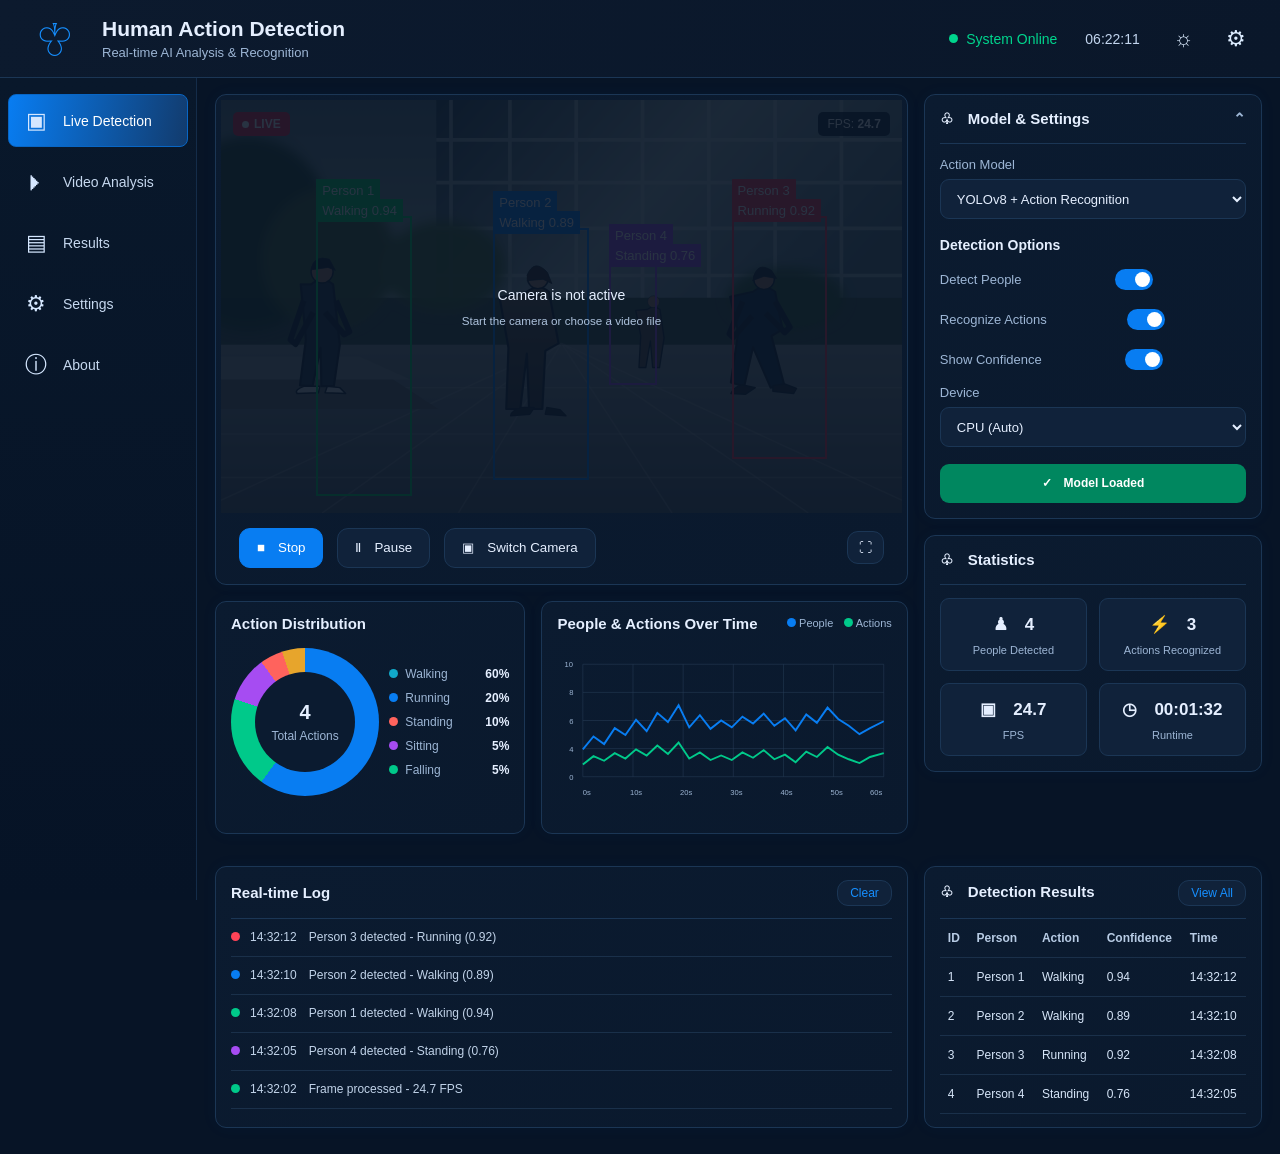
==== Action-Recognition-UI/index.html @ e0a31fb0 "Add standalone action recognition UI and visual QA workflow" ====
<!doctype html>
<html lang="en" data-theme="dark">
<head>
<meta charset="utf-8"><meta name="viewport" content="width=device-width,initial-scale=1">
<meta name="theme-color" content="#081426"><title>Human Action Detection</title>
<link rel="stylesheet" href="styles.css">
</head>
<body>
<header class="topbar">
  <div class="brand-icon" aria-hidden="true">♧</div>
  <div class="brand"><h1>Human Action Detection</h1><p>Real-time AI Analysis &amp; Recognition</p></div>
  <div class="top-spacer"></div><div class="online"><i></i>System Online</div><time id="clock">14:32:18</time>
  <button class="icon-btn" id="themeToggle" aria-label="Toggle theme">☼</button><button class="icon-btn gear" aria-label="Settings">⚙</button>
  <button class="icon-btn mobile-menu" id="mobileMenu" aria-label="Open menu">☰</button>
</header>
<aside class="sidebar" id="sidebar">
<nav>
<button class="nav active" data-nav="Live Detection"><span>▣</span>Live Detection</button>
<button class="nav" data-nav="Video Analysis"><span>⏵</span>Video Analysis</button>
<button class="nav" data-nav="Results"><span>▤</span>Results</button>
<button class="nav" data-nav="Settings"><span>⚙</span>Settings</button>
<button class="nav" data-nav="About"><span>ⓘ</span>About</button>
</nav>
</aside>
<main class="main">
<div class="layout">
<section class="center">
<section class="panel video-panel">
 <div class="video" id="videoFrame">
  <img id="previewImage" src="../Portfolio/Human-Action-Detection/src/assets/campus_scene.svg" alt="Example live detection scene">
  <video id="cameraVideo" autoplay muted playsinline hidden></video>
  <div class="live"><i></i>LIVE</div><div class="fps">FPS: <b id="fpsValue">24.7</b></div>
  <div class="person p1"><b>Person 1</b><span>Walking 0.94</span></div><div class="person p2"><b>Person 2</b><span>Walking 0.89</span></div><div class="person p3"><b>Person 3</b><span>Running 0.92</span></div><div class="person p4"><b>Person 4</b><span>Standing 0.76</span></div>
  <div class="empty" id="empty" hidden>Camera is not active<br><small>Start the camera or choose a video file</small></div>
 </div>
 <div class="video-controls">
  <div><button class="primary" id="stopBtn">■　Stop</button><button id="pauseBtn">Ⅱ　Pause</button><button id="cameraBtn">▣　Switch Camera</button><input type="file" id="videoUpload" accept="video/*" hidden></div><button id="fullscreenBtn" class="square">⛶</button>
 </div>
</section>
<div class="charts">
<section class="panel chart"><h2>Action Distribution</h2><div class="distribution"><div class="donut"><div><b id="totalActions">5</b><span>Total Actions</span></div></div><ul><li><i class="cyan"></i>Walking <b>60%</b></li><li><i class="blue"></i>Running <b>20%</b></li><li><i class="coral"></i>Standing <b>10%</b></li><li><i class="purple"></i>Sitting <b>5%</b></li><li><i class="green"></i>Falling <b>5%</b></li></ul></div></section>
<section class="panel chart timeline"><h2>People &amp; Actions Over Time <small><i class="blue"></i> People　<i class="green"></i> Actions</small></h2><svg viewBox="0 0 440 205" role="img" aria-label="People and actions over time"><g class="gridlines"><path d="M34 16H430M34 53H430M34 90H430M34 127H430M34 164H430M34 16V164M100 16V164M166 16V164M232 16V164M298 16V164M364 16V164M430 16V164"/></g><g class="axis"><text x="10" y="20">10</text><text x="16" y="57">8</text><text x="16" y="94">6</text><text x="16" y="131">4</text><text x="16" y="168">0</text><text x="34" y="188">0s</text><text x="96" y="188">10s</text><text x="162" y="188">20s</text><text x="228" y="188">30s</text><text x="294" y="188">40s</text><text x="360" y="188">50s</text><text x="412" y="188">60s</text></g><path class="blue-line" d="M34 128 48 111 62 121 76 100 90 109 104 89 118 104 132 80 146 92 160 70 174 99 188 83 202 101 216 90 230 99 244 85 258 94 272 81 286 97 300 87 314 103 328 82 342 93 356 73 370 88 384 97 398 108 412 100 430 91"/><path class="green-line" d="M34 148 48 137 62 143 76 133 90 140 104 128 118 136 132 123 146 134 160 119 174 140 188 132 202 142 216 136 230 142 244 132 258 139 272 129 286 141 300 135 314 145 328 131 342 138 356 125 370 135 384 141 398 146 412 138 430 133"/></svg></section>
</div>
</section>
<aside class="right">
<section class="panel settings"><h2>♧　Model &amp; Settings <span>⌃</span></h2><label>Action Model</label><select id="modelSelect"><option>YOLOv8 + Action Recognition</option><option>YOLO Pose + ST-GCN++</option><option>Custom Action Model</option></select><h3>Detection Options</h3><label class="switch">Detect People <input type="checkbox" checked data-setting="detectPeople"><i></i></label><label class="switch">Recognize Actions <input type="checkbox" checked data-setting="recognizeActions"><i></i></label><label class="switch">Show Confidence <input type="checkbox" checked data-setting="showConfidence"><i></i></label><label>Device</label><select id="deviceSelect"><option>CPU (Auto)</option><option>CUDA</option></select><div class="loaded">✓　Model Loaded</div></section>
<section class="panel stats"><h2>♧　Statistics</h2><div class="stat-grid"><div><b>♟　<span id="peopleCount">4</span></b><small>People Detected</small></div><div><b>⚡　<span id="actionCount">5</span></b><small>Actions Recognized</small></div><div><b>▣　<span id="statFps">24.7</span></b><small>FPS</small></div><div><b>◷　00:01:32</b><small>Runtime</small></div></div></section>
</aside>
<section class="panel log"><h2>Real-time Log <button id="clearLog">Clear</button></h2><div id="logList"><p><i class="red"></i>14:32:12　Person 3 detected - Running (0.92)</p><p><i class="blue"></i>14:32:10　Person 2 detected - Walking (0.89)</p><p><i class="green"></i>14:32:08　Person 1 detected - Walking (0.94)</p><p><i class="purple"></i>14:32:05　Person 4 detected - Standing (0.76)</p><p><i class="green"></i>14:32:02　Frame processed - 24.7 FPS</p></div></section>
<section class="panel results"><h2>♧　Detection Results <button id="viewAll">View All</button></h2><div class="table-wrap"><table><thead><tr><th>ID</th><th>Person</th><th>Action</th><th>Confidence</th><th>Time</th></tr></thead><tbody id="resultsBody"><tr><td>1</td><td>🟢 Person 1</td><td>Walking</td><td>0.94</td><td>14:32:12</td></tr><tr><td>2</td><td>🔵 Person 2</td><td>Walking</td><td>0.89</td><td>14:32:10</td></tr><tr><td>3</td><td>🔴 Person 3</td><td>Running</td><td>0.92</td><td>14:32:08</td></tr><tr><td>4</td><td>🟣 Person 4</td><td>Standing</td><td>0.76</td><td>14:32:05</td></tr></tbody></table></div></section>
</div>
</main>
<script src="app.js"></script>
</body></html>
---- Action-Recognition-UI/styles.css ----
:root{font-family:Inter,"Segoe UI",Arial,sans-serif;color-scheme:dark;--bg:#071426;--side:#08172a;--panel:#0b1b30;--panel2:#10223a;--border:#1b3655;--text:#e5efff;--muted:#9db6d5;--blue:#087df2;--cyan:#11a9c9;--green:#00c98a;--red:#ff4357;--purple:#a64cf2;--shadow:0 0 18px #0787ff0a}*{box-sizing:border-box}body{margin:0;background:var(--bg);color:var(--text);font-size:14px}.topbar{height:78px;position:fixed;z-index:5;inset:0 0 auto;display:flex;align-items:center;padding:0 28px;gap:20px;background:linear-gradient(110deg,#0c1a2e,#0a172a);border-bottom:1px solid var(--border)}.brand-icon{width:54px;height:54px;color:#168fff;font-size:45px;display:grid;place-items:center;transform:rotate(180deg)}.brand h1{font-size:21px;margin:0 0 4px;font-weight:700}.brand p{margin:0;color:var(--muted);font-size:13px}.top-spacer{flex:1}.online{color:#00d58d;display:flex;align-items:center;gap:8px}.online i,.live i{width:9px;height:9px;border-radius:50%;background:#00d58d;display:inline-block}.topbar time{color:#c2d5ee;font-variant-numeric:tabular-nums;margin:0 8px}.icon-btn{border:0;background:transparent;color:#dcecff;font-size:22px;cursor:pointer}.mobile-menu{display:none}.sidebar{position:fixed;top:78px;bottom:0;left:0;width:197px;background:linear-gradient(180deg,#09182b,#061326);border-right:1px solid #142c49;padding:16px 8px;z-index:4}.sidebar nav{display:grid;gap:8px}.nav{height:53px;border:1px solid transparent;border-radius:8px;background:transparent;color:#c6d8ef;text-align:left;padding:0 16px;display:flex;align-items:center;gap:16px;font-size:14px;cursor:pointer}.nav span{font-size:22px;width:22px;color:#d5e7ff;text-align:center}.nav.active{background:linear-gradient(100deg,#087df2,#123b6d);border-color:#0866c5;color:#fff}.main{margin-left:197px;padding:94px 18px 26px;min-height:100vh}.layout{display:grid;grid-template-columns:minmax(0,1.68fr) minmax(300px,.82fr);gap:16px}.center{min-width:0}.panel{background:linear-gradient(145deg,var(--panel),#0a192d);border:1px solid var(--border);border-radius:11px;box-shadow:var(--shadow)}.video-panel{padding:5px 5px 16px}.video{height:auto;aspect-ratio:1.65;position:relative;overflow:hidden;background:#172b40}.video>img,.video>video{width:100%;height:100%;object-fit:cover;display:block}.live,.fps{position:absolute;top:12px;padding:5px 9px;border-radius:5px;background:#061426d9;color:#fff;font-size:12px}.live{left:12px;background:#f02643;font-weight:700}.live i{background:white;margin-right:5px;width:7px;height:7px}.fps{right:12px}.person{position:absolute;border:2px solid var(--person);width:14%;height:54%;top:28%;left:14%;color:#fff}.person b,.person span{position:absolute;left:-2px;top:-39px;white-space:nowrap;background:var(--person);padding:4px 6px;font-weight:500;font-size:13px}.person span{top:-19px}.p1{--person:#00d75b;left:14%;top:28%;height:68%}.p2{--person:#087df2;left:40%;top:31%;height:61%}.p3{--person:#ff344e;left:75%;top:28%;height:59%}.p4{--person:#a94ce9;left:57%;top:39%;width:7%;height:30%}.video-controls{display:flex;justify-content:space-between;align-items:center;padding:15px 18px 0}.video-controls>div{display:flex;gap:14px}.video-controls button,.log button,.results button{border:1px solid var(--border);border-radius:11px;background:var(--panel2);color:var(--text);padding:10px 17px;cursor:pointer}.video-controls .primary{background:#087df2;border-color:#087df2;color:white}.video-controls .square{padding:8px 11px}.charts{display:grid;grid-template-columns:1fr 1.18fr;gap:16px;margin-top:16px}.chart{padding:13px 15px 10px;min-width:0}.panel h2{font-size:15px;margin:0;font-weight:650}.distribution{display:flex;align-items:center;justify-content:space-around;gap:10px;min-height:180px}.donut{width:148px;height:148px;flex:0 0 148px;border-radius:50%;background:conic-gradient(#087df2 0 60%,#00c98a 60% 80%,#a64cf2 80% 90%,#ff635d 90% 95%,#e7a52c 95%)}.donut>div{margin:24px;width:100px;height:100px;background:var(--panel);border-radius:50%;display:flex;align-items:center;justify-content:center;flex-direction:column}.donut b{font-size:20px}.donut span{font-size:12px;color:var(--muted);margin-top:5px}.distribution ul{padding:0;margin:0;list-style:none;min-width:120px;color:var(--muted);font-size:12px}.distribution li{display:flex;align-items:center;gap:7px;margin:10px 0;white-space:nowrap}.distribution li b{margin-left:auto;color:var(--text)}.distribution li i,.chart h2 small i{width:9px;height:9px;border-radius:50%;display:inline-block}.cyan{background:#11a9c9}.blue{background:#087df2}.coral{background:#ff635d}.purple{background:#a64cf2}.green{background:#00c98a}.red{background:#ff4357}.timeline h2{display:flex;justify-content:space-between;align-items:center}.timeline h2 small{font-size:11px;color:var(--muted);font-weight:400}.timeline svg{width:100%;height:180px;margin-top:8px}.gridlines path{stroke:#29405b;stroke-width:1;fill:none;opacity:.65}.axis{fill:#9cb4d2;font-size:10px}.blue-line,.green-line{fill:none;stroke-width:2.5}.blue-line{stroke:#087df2}.green-line{stroke:#00c98a}.right{display:grid;align-content:start;gap:16px}.settings,.stats{padding:15px}.settings h2,.stats h2{border-bottom:1px solid var(--border);padding-bottom:14px;margin-bottom:13px}.settings h2 span{float:right;color:var(--muted)}.settings label{display:block;color:var(--muted);font-size:13px;margin:12px 0 7px}.settings select{width:100%;height:40px;background:var(--panel2);border:1px solid var(--border);border-radius:9px;color:var(--text);padding:0 12px;font-size:13px}.settings h3{font-size:14px;margin:18px 0 9px}.switch{display:flex!important;justify-content:space-between;align-items:center;height:28px}.switch input{appearance:none;width:38px;height:21px;background:#43556b;border-radius:20px;position:relative;margin:0;cursor:pointer}.switch input:checked{background:#087df2}.switch input:after{content:"";position:absolute;width:15px;height:15px;left:3px;top:3px;background:white;border-radius:50%;transition:.15s}.switch input:checked:after{left:20px}.loaded{margin-top:17px;text-align:center;padding:11px;background:#00875f;border-radius:9px;color:white;font-weight:600;font-size:12px}.stat-grid{display:grid;grid-template-columns:1fr 1fr;gap:12px}.stat-grid>div{background:var(--panel2);border:1px solid var(--border);border-radius:9px;padding:14px 10px;text-align:center}.stat-grid b{display:block;font-size:17px}.stat-grid small{display:block;color:var(--muted);font-size:11px;margin-top:8px}.log,.results{margin-top:16px;padding:13px 15px;min-width:0}.log{grid-column:1}.results{grid-column:2}.log h2,.results h2{display:flex;justify-content:space-between;align-items:center;border-bottom:1px solid var(--border);padding-bottom:12px}.log button,.results button{font-size:12px;padding:5px 12px;color:#168fff}.log p{padding:10px 0;margin:0;border-bottom:1px solid #1a304a;color:#c1d3e9;font-size:12px}.log p i{width:9px;height:9px;border-radius:50%;display:inline-block;margin-right:10px}.table-wrap{overflow-x:auto}table{border-collapse:collapse;width:100%;font-size:12px;white-space:nowrap}th,td{text-align:left;padding:12px 8px;border-bottom:1px solid #1a304a}th{color:#b8cce5;font-weight:600}td{color:#d6e5f8}.empty{position:absolute;inset:0;display:grid;place-content:center;text-align:center;background:#071426dd;line-height:2}.empty small{color:#adc2dc}button:focus-visible,select:focus-visible{outline:2px solid #24a0ff;outline-offset:2px}html[data-theme=light]{color-scheme:light;--bg:#edf3fa;--side:#f5f8fc;--panel:#fff;--panel2:#f0f5fb;--border:#d3dfed;--text:#19314d;--muted:#607995;--shadow:0 3px 16px #234a7210}html[data-theme=light] .topbar{background:#fff}html[data-theme=light] .sidebar{background:#f5f8fc}html[data-theme=light] .main{background:#edf3fa}html[data-theme=light] .panel{background:linear-gradient(145deg,#fff,#f8fbff)}html[data-theme=light] .nav{color:#405a76}html[data-theme=light] .nav span{color:#58718d}html[data-theme=light] .video-controls button:not(.primary){color:#24415f}html[data-theme=light] .donut>div{background:#fff}html[data-theme=light] th,html[data-theme=light] td{border-color:#e2eaf3}html[data-theme=light] .log p{border-color:#e2eaf3;color:#405a76}@media(max-width:1050px){.layout{grid-template-columns:minmax(0,1fr) 290px}.charts{grid-template-columns:1fr}.distribution{min-height:160px}.timeline svg{height:165px}}@media(max-width:760px){.topbar{height:66px;padding:0 12px;gap:10px}.brand-icon{width:36px;height:40px;font-size:34px}.brand h1{font-size:16px}.brand p{font-size:10px}.online,.topbar time,.gear{display:none}.mobile-menu{display:block}.sidebar{top:66px;left:-210px;width:200px;transition:left .2s;box-shadow:10px 0 30px #0003}.sidebar.open{left:0}.main{margin:0;padding:78px 10px 18px}.layout{display:flex;flex-direction:column;gap:12px}.center,.right{width:100%}.video-panel{padding:4px 4px 10px}.video{aspect-ratio:1.25}.video-controls{padding:10px 5px 0;gap:6px}.video-controls>div{gap:5px;flex-wrap:wrap}.video-controls button{font-size:11px;padding:9px 9px}.charts{grid-template-columns:1fr;gap:12px;margin-top:12px}.chart{padding:12px}.distribution{min-height:160px}.right{gap:12px}.settings,.stats{padding:13px}.log,.results{margin-top:12px;padding:12px;grid-column:auto}.timeline svg{height:170px}.stat-grid{gap:8px}.stat-grid>div{padding:12px 6px}.person b,.person span{font-size:10px}.person b{top:-30px}.person span{top:-13px}.p4{display:none}}@media(max-width:390px){.brand h1{font-size:14px}.video{aspect-ratio:1.12}.video-controls button{padding:8px 7px}.distribution{gap:4px}.donut{width:126px;height:126px;flex-basis:126px}.donut>div{width:86px;height:86px;margin:20px}.distribution ul{font-size:11px;min-width:105px}.stat-grid b{font-size:15px}}
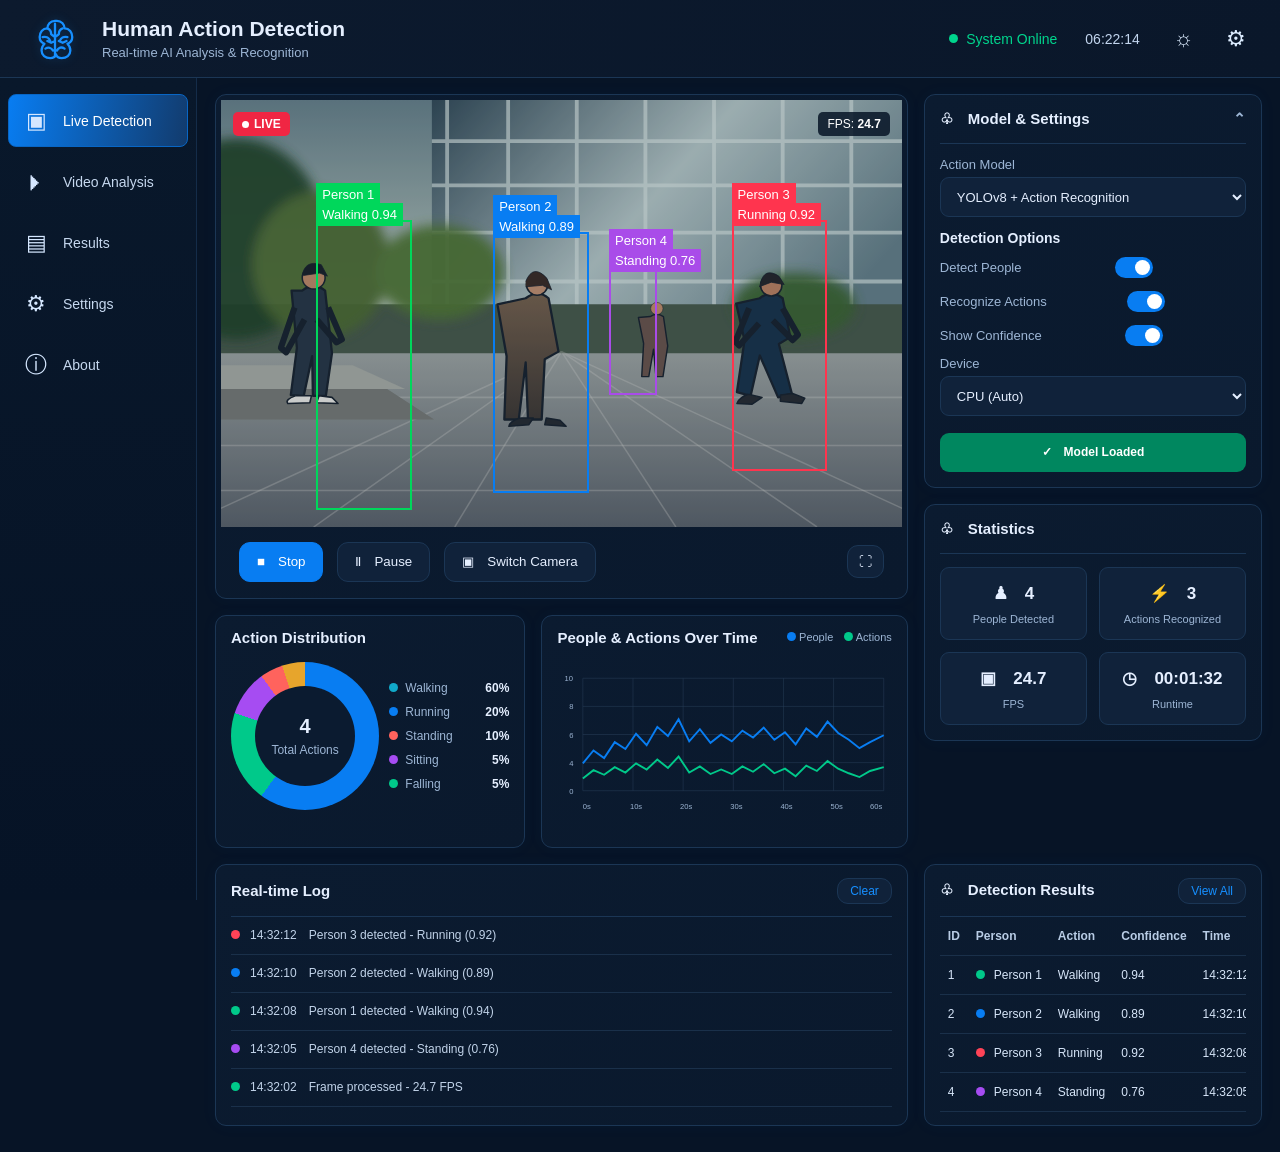
==== commit 48818e20: "Refine action dashboard layout and visual details" ====
--- a/Action-Recognition-UI/index.html
+++ b/Action-Recognition-UI/index.html
@@ -7,7 +7,7 @@
 </head>
 <body>
 <header class="topbar">
-  <div class="brand-icon" aria-hidden="true">♧</div>
+  <div class="brand-icon" aria-hidden="true"><svg viewBox="0 0 48 48"><path d="M24 5c-5 0-8 4-8 8-5 0-8 4-8 9 0 3 2 6 5 7-2 2-3 4-3 7 0 5 4 8 9 8 3 0 5-1 6-4 1 3 3 4 6 4 5 0 9-3 9-8 0-3-1-5-3-7 3-1 5-4 5-7 0-5-3-9-8-9 0-4-3-8-8-8Z"/><path d="M24 8v34M16 13c3 1 4 3 4 6m-9 3c4-1 7 1 8 4m-5 8c3-2 6-1 8 2m10-23c-3 1-4 3-4 6m9 3c-4-1-7 1-8 4m5 8c-3-2-6-1-8 2M20 19l4 3 4-3m-12 7 4 2 4-2m4 0 4 2 4-2"/></svg></div>
   <div class="brand"><h1>Human Action Detection</h1><p>Real-time AI Analysis &amp; Recognition</p></div>
   <div class="top-spacer"></div><div class="online"><i></i>System Online</div><time id="clock">14:32:18</time>
   <button class="icon-btn" id="themeToggle" aria-label="Toggle theme">☼</button><button class="icon-btn gear" aria-label="Settings">⚙</button>
--- a/Action-Recognition-UI/styles.css
+++ b/Action-Recognition-UI/styles.css
@@ -1 +1 @@
-:root{font-family:Inter,"Segoe UI",Arial,sans-serif;color-scheme:dark;--bg:#071426;--side:#08172a;--panel:#0b1b30;--panel2:#10223a;--border:#1b3655;--text:#e5efff;--muted:#9db6d5;--blue:#087df2;--cyan:#11a9c9;--green:#00c98a;--red:#ff4357;--purple:#a64cf2;--shadow:0 0 18px #0787ff0a}*{box-sizing:border-box}body{margin:0;background:var(--bg);color:var(--text);font-size:14px}.topbar{height:78px;position:fixed;z-index:5;inset:0 0 auto;display:flex;align-items:center;padding:0 28px;gap:20px;background:linear-gradient(110deg,#0c1a2e,#0a172a);border-bottom:1px solid var(--border)}.brand-icon{width:54px;height:54px;color:#168fff;font-size:45px;display:grid;place-items:center;transform:rotate(180deg)}.brand h1{font-size:21px;margin:0 0 4px;font-weight:700}.brand p{margin:0;color:var(--muted);font-size:13px}.top-spacer{flex:1}.online{color:#00d58d;display:flex;align-items:center;gap:8px}.online i,.live i{width:9px;height:9px;border-radius:50%;background:#00d58d;display:inline-block}.topbar time{color:#c2d5ee;font-variant-numeric:tabular-nums;margin:0 8px}.icon-btn{border:0;background:transparent;color:#dcecff;font-size:22px;cursor:pointer}.mobile-menu{display:none}.sidebar{position:fixed;top:78px;bottom:0;left:0;width:197px;background:linear-gradient(180deg,#09182b,#061326);border-right:1px solid #142c49;padding:16px 8px;z-index:4}.sidebar nav{display:grid;gap:8px}.nav{height:53px;border:1px solid transparent;border-radius:8px;background:transparent;color:#c6d8ef;text-align:left;padding:0 16px;display:flex;align-items:center;gap:16px;font-size:14px;cursor:pointer}.nav span{font-size:22px;width:22px;color:#d5e7ff;text-align:center}.nav.active{background:linear-gradient(100deg,#087df2,#123b6d);border-color:#0866c5;color:#fff}.main{margin-left:197px;padding:94px 18px 26px;min-height:100vh}.layout{display:grid;grid-template-columns:minmax(0,1.68fr) minmax(300px,.82fr);gap:16px}.center{min-width:0}.panel{background:linear-gradient(145deg,var(--panel),#0a192d);border:1px solid var(--border);border-radius:11px;box-shadow:var(--shadow)}.video-panel{padding:5px 5px 16px}.video{height:auto;aspect-ratio:1.65;position:relative;overflow:hidden;background:#172b40}.video>img,.video>video{width:100%;height:100%;object-fit:cover;display:block}.live,.fps{position:absolute;top:12px;padding:5px 9px;border-radius:5px;background:#061426d9;color:#fff;font-size:12px}.live{left:12px;background:#f02643;font-weight:700}.live i{background:white;margin-right:5px;width:7px;height:7px}.fps{right:12px}.person{position:absolute;border:2px solid var(--person);width:14%;height:54%;top:28%;left:14%;color:#fff}.person b,.person span{position:absolute;left:-2px;top:-39px;white-space:nowrap;background:var(--person);padding:4px 6px;font-weight:500;font-size:13px}.person span{top:-19px}.p1{--person:#00d75b;left:14%;top:28%;height:68%}.p2{--person:#087df2;left:40%;top:31%;height:61%}.p3{--person:#ff344e;left:75%;top:28%;height:59%}.p4{--person:#a94ce9;left:57%;top:39%;width:7%;height:30%}.video-controls{display:flex;justify-content:space-between;align-items:center;padding:15px 18px 0}.video-controls>div{display:flex;gap:14px}.video-controls button,.log button,.results button{border:1px solid var(--border);border-radius:11px;background:var(--panel2);color:var(--text);padding:10px 17px;cursor:pointer}.video-controls .primary{background:#087df2;border-color:#087df2;color:white}.video-controls .square{padding:8px 11px}.charts{display:grid;grid-template-columns:1fr 1.18fr;gap:16px;margin-top:16px}.chart{padding:13px 15px 10px;min-width:0}.panel h2{font-size:15px;margin:0;font-weight:650}.distribution{display:flex;align-items:center;justify-content:space-around;gap:10px;min-height:180px}.donut{width:148px;height:148px;flex:0 0 148px;border-radius:50%;background:conic-gradient(#087df2 0 60%,#00c98a 60% 80%,#a64cf2 80% 90%,#ff635d 90% 95%,#e7a52c 95%)}.donut>div{margin:24px;width:100px;height:100px;background:var(--panel);border-radius:50%;display:flex;align-items:center;justify-content:center;flex-direction:column}.donut b{font-size:20px}.donut span{font-size:12px;color:var(--muted);margin-top:5px}.distribution ul{padding:0;margin:0;list-style:none;min-width:120px;color:var(--muted);font-size:12px}.distribution li{display:flex;align-items:center;gap:7px;margin:10px 0;white-space:nowrap}.distribution li b{margin-left:auto;color:var(--text)}.distribution li i,.chart h2 small i{width:9px;height:9px;border-radius:50%;display:inline-block}.cyan{background:#11a9c9}.blue{background:#087df2}.coral{background:#ff635d}.purple{background:#a64cf2}.green{background:#00c98a}.red{background:#ff4357}.timeline h2{display:flex;justify-content:space-between;align-items:center}.timeline h2 small{font-size:11px;color:var(--muted);font-weight:400}.timeline svg{width:100%;height:180px;margin-top:8px}.gridlines path{stroke:#29405b;stroke-width:1;fill:none;opacity:.65}.axis{fill:#9cb4d2;font-size:10px}.blue-line,.green-line{fill:none;stroke-width:2.5}.blue-line{stroke:#087df2}.green-line{stroke:#00c98a}.right{display:grid;align-content:start;gap:16px}.settings,.stats{padding:15px}.settings h2,.stats h2{border-bottom:1px solid var(--border);padding-bottom:14px;margin-bottom:13px}.settings h2 span{float:right;color:var(--muted)}.settings label{display:block;color:var(--muted);font-size:13px;margin:12px 0 7px}.settings select{width:100%;height:40px;background:var(--panel2);border:1px solid var(--border);border-radius:9px;color:var(--text);padding:0 12px;font-size:13px}.settings h3{font-size:14px;margin:18px 0 9px}.switch{display:flex!important;justify-content:space-between;align-items:center;height:28px}.switch input{appearance:none;width:38px;height:21px;background:#43556b;border-radius:20px;position:relative;margin:0;cursor:pointer}.switch input:checked{background:#087df2}.switch input:after{content:"";position:absolute;width:15px;height:15px;left:3px;top:3px;background:white;border-radius:50%;transition:.15s}.switch input:checked:after{left:20px}.loaded{margin-top:17px;text-align:center;padding:11px;background:#00875f;border-radius:9px;color:white;font-weight:600;font-size:12px}.stat-grid{display:grid;grid-template-columns:1fr 1fr;gap:12px}.stat-grid>div{background:var(--panel2);border:1px solid var(--border);border-radius:9px;padding:14px 10px;text-align:center}.stat-grid b{display:block;font-size:17px}.stat-grid small{display:block;color:var(--muted);font-size:11px;margin-top:8px}.log,.results{margin-top:16px;padding:13px 15px;min-width:0}.log{grid-column:1}.results{grid-column:2}.log h2,.results h2{display:flex;justify-content:space-between;align-items:center;border-bottom:1px solid var(--border);padding-bottom:12px}.log button,.results button{font-size:12px;padding:5px 12px;color:#168fff}.log p{padding:10px 0;margin:0;border-bottom:1px solid #1a304a;color:#c1d3e9;font-size:12px}.log p i{width:9px;height:9px;border-radius:50%;display:inline-block;margin-right:10px}.table-wrap{overflow-x:auto}table{border-collapse:collapse;width:100%;font-size:12px;white-space:nowrap}th,td{text-align:left;padding:12px 8px;border-bottom:1px solid #1a304a}th{color:#b8cce5;font-weight:600}td{color:#d6e5f8}.empty{position:absolute;inset:0;display:grid;place-content:center;text-align:center;background:#071426dd;line-height:2}.empty small{color:#adc2dc}button:focus-visible,select:focus-visible{outline:2px solid #24a0ff;outline-offset:2px}html[data-theme=light]{color-scheme:light;--bg:#edf3fa;--side:#f5f8fc;--panel:#fff;--panel2:#f0f5fb;--border:#d3dfed;--text:#19314d;--muted:#607995;--shadow:0 3px 16px #234a7210}html[data-theme=light] .topbar{background:#fff}html[data-theme=light] .sidebar{background:#f5f8fc}html[data-theme=light] .main{background:#edf3fa}html[data-theme=light] .panel{background:linear-gradient(145deg,#fff,#f8fbff)}html[data-theme=light] .nav{color:#405a76}html[data-theme=light] .nav span{color:#58718d}html[data-theme=light] .video-controls button:not(.primary){color:#24415f}html[data-theme=light] .donut>div{background:#fff}html[data-theme=light] th,html[data-theme=light] td{border-color:#e2eaf3}html[data-theme=light] .log p{border-color:#e2eaf3;color:#405a76}@media(max-width:1050px){.layout{grid-template-columns:minmax(0,1fr) 290px}.charts{grid-template-columns:1fr}.distribution{min-height:160px}.timeline svg{height:165px}}@media(max-width:760px){.topbar{height:66px;padding:0 12px;gap:10px}.brand-icon{width:36px;height:40px;font-size:34px}.brand h1{font-size:16px}.brand p{font-size:10px}.online,.topbar time,.gear{display:none}.mobile-menu{display:block}.sidebar{top:66px;left:-210px;width:200px;transition:left .2s;box-shadow:10px 0 30px #0003}.sidebar.open{left:0}.main{margin:0;padding:78px 10px 18px}.layout{display:flex;flex-direction:column;gap:12px}.center,.right{width:100%}.video-panel{padding:4px 4px 10px}.video{aspect-ratio:1.25}.video-controls{padding:10px 5px 0;gap:6px}.video-controls>div{gap:5px;flex-wrap:wrap}.video-controls button{font-size:11px;padding:9px 9px}.charts{grid-template-columns:1fr;gap:12px;margin-top:12px}.chart{padding:12px}.distribution{min-height:160px}.right{gap:12px}.settings,.stats{padding:13px}.log,.results{margin-top:12px;padding:12px;grid-column:auto}.timeline svg{height:170px}.stat-grid{gap:8px}.stat-grid>div{padding:12px 6px}.person b,.person span{font-size:10px}.person b{top:-30px}.person span{top:-13px}.p4{display:none}}@media(max-width:390px){.brand h1{font-size:14px}.video{aspect-ratio:1.12}.video-controls button{padding:8px 7px}.distribution{gap:4px}.donut{width:126px;height:126px;flex-basis:126px}.donut>div{width:86px;height:86px;margin:20px}.distribution ul{font-size:11px;min-width:105px}.stat-grid b{font-size:15px}}+:root{font-family:Inter,"Segoe UI",Arial,sans-serif;color-scheme:dark;--bg:#071426;--side:#08172a;--panel:#0b1b30;--panel2:#10223a;--border:#1b3655;--text:#e5efff;--muted:#9db6d5;--blue:#087df2;--cyan:#11a9c9;--green:#00c98a;--red:#ff4357;--purple:#a64cf2;--shadow:0 0 18px #0787ff0a}*{box-sizing:border-box}body{margin:0;background:var(--bg);color:var(--text);font-size:14px}.topbar{height:78px;position:fixed;z-index:5;inset:0 0 auto;display:flex;align-items:center;padding:0 28px;gap:20px;background:linear-gradient(110deg,#0c1a2e,#0a172a);border-bottom:1px solid var(--border)}.brand-icon{width:54px;height:54px;color:#168fff;display:grid;place-items:center}.brand-icon svg{width:46px;height:46px;fill:none;stroke:currentColor;stroke-width:2.4;stroke-linecap:round;stroke-linejoin:round;filter:drop-shadow(0 0 5px #168fff33)}.brand h1{font-size:21px;margin:0 0 4px;font-weight:700}.brand p{margin:0;color:var(--muted);font-size:13px}.top-spacer{flex:1}.online{color:#00d58d;display:flex;align-items:center;gap:8px}.online i,.live i{width:9px;height:9px;border-radius:50%;background:#00d58d;display:inline-block}.topbar time{color:#c2d5ee;font-variant-numeric:tabular-nums;margin:0 8px}.icon-btn{border:0;background:transparent;color:#dcecff;font-size:22px;cursor:pointer}.mobile-menu{display:none}.sidebar{position:fixed;top:78px;bottom:0;left:0;width:197px;background:linear-gradient(180deg,#09182b,#061326);border-right:1px solid #142c49;padding:16px 8px;z-index:4}.sidebar nav{display:grid;gap:8px}.nav{height:53px;border:1px solid transparent;border-radius:8px;background:transparent;color:#c6d8ef;text-align:left;padding:0 16px;display:flex;align-items:center;gap:16px;font-size:14px;cursor:pointer}.nav span{font-size:22px;width:22px;color:#d5e7ff;text-align:center}.nav.active{background:linear-gradient(100deg,#087df2,#123b6d);border-color:#0866c5;color:#fff}.main{margin-left:197px;padding:94px 18px 26px;min-height:100vh}.layout{display:grid;grid-template-columns:minmax(0,1.68fr) minmax(300px,.82fr);gap:16px}.center{min-width:0}.panel{background:linear-gradient(145deg,var(--panel),#0a192d);border:1px solid var(--border);border-radius:11px;box-shadow:var(--shadow)}.video-panel{padding:5px 5px 16px}.video{height:auto;aspect-ratio:1.595;position:relative;overflow:hidden;background:#172b40}.video>img,.video>video{width:100%;height:100%;object-fit:cover;display:block}.live,.fps{position:absolute;top:12px;padding:5px 9px;border-radius:5px;background:#061426d9;color:#fff;font-size:12px}.live{left:12px;background:#f02643;font-weight:700}.live i{background:white;margin-right:5px;width:7px;height:7px}.fps{right:12px}.person{position:absolute;border:2px solid var(--person);width:14%;height:54%;top:28%;left:14%;color:#fff}.person b,.person span{position:absolute;left:-2px;top:-39px;white-space:nowrap;background:var(--person);padding:4px 6px;font-weight:500;font-size:13px}.person span{top:-19px}.p1{--person:#00d75b;left:14%;top:28%;height:68%}.p2{--person:#087df2;left:40%;top:31%;height:61%}.p3{--person:#ff344e;left:75%;top:28%;height:59%}.p4{--person:#a94ce9;left:57%;top:39%;width:7%;height:30%}.video-controls{display:flex;justify-content:space-between;align-items:center;padding:15px 18px 0}.video-controls>div{display:flex;gap:14px}.video-controls button,.log button,.results button{border:1px solid var(--border);border-radius:11px;background:var(--panel2);color:var(--text);padding:10px 17px;cursor:pointer}.video-controls .primary{background:#087df2;border-color:#087df2;color:white}.video-controls .square{padding:8px 11px}.charts{display:grid;grid-template-columns:1fr 1.18fr;gap:16px;margin-top:16px}.chart{padding:13px 15px 10px;min-width:0}.panel h2{font-size:15px;margin:0;font-weight:650}.distribution{display:flex;align-items:center;justify-content:space-around;gap:10px;min-height:180px}.donut{width:148px;height:148px;flex:0 0 148px;border-radius:50%;background:conic-gradient(#087df2 0 60%,#00c98a 60% 80%,#a64cf2 80% 90%,#ff635d 90% 95%,#e7a52c 95%)}.donut>div{margin:24px;width:100px;height:100px;background:var(--panel);border-radius:50%;display:flex;align-items:center;justify-content:center;flex-direction:column}.donut b{font-size:20px}.donut span{font-size:12px;color:var(--muted);margin-top:5px}.distribution ul{padding:0;margin:0;list-style:none;min-width:120px;color:var(--muted);font-size:12px}.distribution li{display:flex;align-items:center;gap:7px;margin:10px 0;white-space:nowrap}.distribution li b{margin-left:auto;color:var(--text)}.distribution li i,.chart h2 small i{width:9px;height:9px;border-radius:50%;display:inline-block}.cyan{background:#11a9c9}.blue{background:#087df2}.coral{background:#ff635d}.purple{background:#a64cf2}.green{background:#00c98a}.red{background:#ff4357}.timeline h2{display:flex;justify-content:space-between;align-items:center}.timeline h2 small{font-size:11px;color:var(--muted);font-weight:400}.timeline svg{width:100%;height:180px;margin-top:8px}.gridlines path{stroke:#29405b;stroke-width:1;fill:none;opacity:.65}.axis{fill:#9cb4d2;font-size:10px}.blue-line,.green-line{fill:none;stroke-width:2.5}.blue-line{stroke:#087df2}.green-line{stroke:#00c98a}.right{display:grid;align-content:start;gap:16px}.settings,.stats{padding:15px}.settings h2,.stats h2{border-bottom:1px solid var(--border);padding-bottom:14px;margin-bottom:13px}.settings h2 span{float:right;color:var(--muted)}.settings label{display:block;color:var(--muted);font-size:13px;margin:8px 0 5px}.settings select{width:100%;height:40px;background:var(--panel2);border:1px solid var(--border);border-radius:9px;color:var(--text);padding:0 12px;font-size:13px}.settings h3{font-size:14px;margin:13px 0 6px}.switch{display:flex!important;justify-content:space-between;align-items:center;height:26px}.switch input{appearance:none;width:38px;height:21px;background:#43556b;border-radius:20px;position:relative;margin:0;cursor:pointer}.switch input:checked{background:#087df2}.switch input:after{content:"";position:absolute;width:15px;height:15px;left:3px;top:3px;background:white;border-radius:50%;transition:.15s}.switch input:checked:after{left:20px}.loaded{margin-top:17px;text-align:center;padding:11px;background:#00875f;border-radius:9px;color:white;font-weight:600;font-size:12px}.stat-grid{display:grid;grid-template-columns:1fr 1fr;gap:12px}.stat-grid>div{background:var(--panel2);border:1px solid var(--border);border-radius:9px;padding:14px 10px;text-align:center}.stat-grid b{display:block;font-size:17px}.stat-grid small{display:block;color:var(--muted);font-size:11px;margin-top:8px}.log,.results{margin-top:0;padding:13px 15px;min-width:0}.log{grid-column:1}.results{grid-column:2}.log h2,.results h2{display:flex;justify-content:space-between;align-items:center;border-bottom:1px solid var(--border);padding-bottom:12px}.log button,.results button{font-size:12px;padding:5px 12px;color:#168fff}.log p{padding:10px 0;margin:0;border-bottom:1px solid #1a304a;color:#c1d3e9;font-size:12px}.log p i{width:9px;height:9px;border-radius:50%;display:inline-block;margin-right:10px}.table-wrap{overflow-x:auto}table{border-collapse:collapse;width:100%;font-size:12px;white-space:nowrap}th,td{text-align:left;padding:12px 8px;border-bottom:1px solid #1a304a}th{color:#b8cce5;font-weight:600}td{color:#d6e5f8}.empty{position:absolute;inset:0;display:grid;place-content:center;text-align:center;background:#071426dd;line-height:2}.empty[hidden]{display:none}.empty small{color:#adc2dc}.dot{display:inline-block;width:9px;height:9px;border-radius:50%;margin-right:9px}.dot.green{background:#00c98a}.dot.blue{background:#087df2}.dot.red{background:#ff4357}.dot.purple{background:#a64cf2}.dot.cyan{background:#11a9c9}button:focus-visible,select:focus-visible{outline:2px solid #24a0ff;outline-offset:2px}html[data-theme=light]{color-scheme:light;--bg:#edf3fa;--side:#f5f8fc;--panel:#fff;--panel2:#f0f5fb;--border:#d3dfed;--text:#19314d;--muted:#607995;--shadow:0 3px 16px #234a7210}html[data-theme=light] .topbar{background:#fff}html[data-theme=light] .sidebar{background:#f5f8fc}html[data-theme=light] .main{background:#edf3fa}html[data-theme=light] .panel{background:linear-gradient(145deg,#fff,#f8fbff)}html[data-theme=light] .nav{color:#405a76}html[data-theme=light] .nav span{color:#58718d}html[data-theme=light] .video-controls button:not(.primary){color:#24415f}html[data-theme=light] .donut>div{background:#fff}html[data-theme=light] th,html[data-theme=light] td{border-color:#e2eaf3}html[data-theme=light] .log p{border-color:#e2eaf3;color:#405a76}@media(max-width:1050px){.layout{grid-template-columns:minmax(0,1fr) 290px}.charts{grid-template-columns:1fr}.distribution{min-height:160px}.timeline svg{height:165px}}@media(max-width:760px){.topbar{height:66px;padding:0 12px;gap:10px}.brand-icon{width:36px;height:40px;font-size:34px}.brand h1{font-size:16px}.brand p{font-size:10px}.online,.topbar time,.gear{display:none}.mobile-menu{display:block}.sidebar{top:66px;left:-210px;width:200px;transition:left .2s;box-shadow:10px 0 30px #0003}.sidebar.open{left:0}.main{margin:0;padding:78px 10px 18px}.layout{display:flex;flex-direction:column;gap:12px}.center,.right{width:100%}.video-panel{padding:4px 4px 10px}.video{aspect-ratio:1.25}.video-controls{padding:10px 5px 0;gap:6px}.video-controls>div{gap:5px;flex-wrap:wrap}.video-controls button{font-size:11px;padding:9px 9px}.charts{grid-template-columns:1fr;gap:12px;margin-top:12px}.chart{padding:12px}.distribution{min-height:160px}.right{gap:12px}.settings,.stats{padding:13px}.log,.results{margin-top:12px;padding:12px;grid-column:auto}.timeline svg{height:170px}.stat-grid{gap:8px}.stat-grid>div{padding:12px 6px}.person b,.person span{font-size:10px}.person b{top:-30px}.person span{top:-13px}.p4{display:none}}@media(max-width:390px){.brand h1{font-size:14px}.video{aspect-ratio:1.12}.video-controls button{padding:8px 7px}.distribution{gap:4px}.donut{width:126px;height:126px;flex-basis:126px}.donut>div{width:86px;height:86px;margin:20px}.distribution ul{font-size:11px;min-width:105px}.stat-grid b{font-size:15px}}
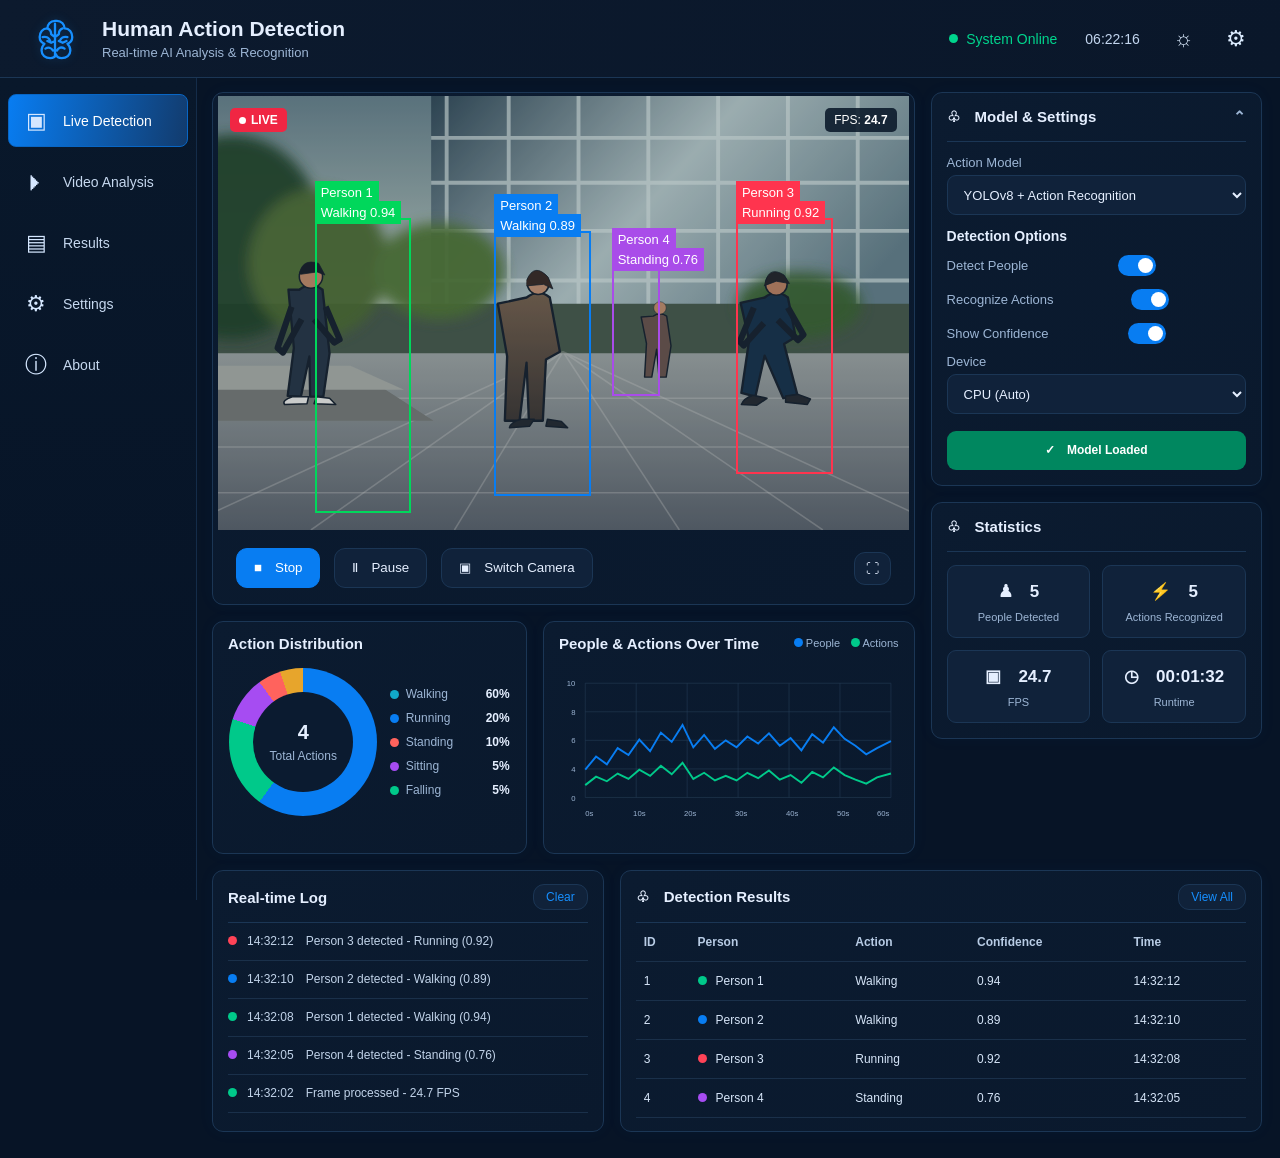
==== commit 85b23c42: "Match dashboard lower layout and improve light theme contrast" ====
--- a/Action-Recognition-UI/index.html
+++ b/Action-Recognition-UI/index.html
@@ -46,8 +46,10 @@
 <section class="panel settings"><h2>♧　Model &amp; Settings <span>⌃</span></h2><label>Action Model</label><select id="modelSelect"><option>YOLOv8 + Action Recognition</option><option>YOLO Pose + ST-GCN++</option><option>Custom Action Model</option></select><h3>Detection Options</h3><label class="switch">Detect People <input type="checkbox" checked data-setting="detectPeople"><i></i></label><label class="switch">Recognize Actions <input type="checkbox" checked data-setting="recognizeActions"><i></i></label><label class="switch">Show Confidence <input type="checkbox" checked data-setting="showConfidence"><i></i></label><label>Device</label><select id="deviceSelect"><option>CPU (Auto)</option><option>CUDA</option></select><div class="loaded">✓　Model Loaded</div></section>
 <section class="panel stats"><h2>♧　Statistics</h2><div class="stat-grid"><div><b>♟　<span id="peopleCount">4</span></b><small>People Detected</small></div><div><b>⚡　<span id="actionCount">5</span></b><small>Actions Recognized</small></div><div><b>▣　<span id="statFps">24.7</span></b><small>FPS</small></div><div><b>◷　00:01:32</b><small>Runtime</small></div></div></section>
 </aside>
+<div class="bottom-grid">
 <section class="panel log"><h2>Real-time Log <button id="clearLog">Clear</button></h2><div id="logList"><p><i class="red"></i>14:32:12　Person 3 detected - Running (0.92)</p><p><i class="blue"></i>14:32:10　Person 2 detected - Walking (0.89)</p><p><i class="green"></i>14:32:08　Person 1 detected - Walking (0.94)</p><p><i class="purple"></i>14:32:05　Person 4 detected - Standing (0.76)</p><p><i class="green"></i>14:32:02　Frame processed - 24.7 FPS</p></div></section>
 <section class="panel results"><h2>♧　Detection Results <button id="viewAll">View All</button></h2><div class="table-wrap"><table><thead><tr><th>ID</th><th>Person</th><th>Action</th><th>Confidence</th><th>Time</th></tr></thead><tbody id="resultsBody"><tr><td>1</td><td>🟢 Person 1</td><td>Walking</td><td>0.94</td><td>14:32:12</td></tr><tr><td>2</td><td>🔵 Person 2</td><td>Walking</td><td>0.89</td><td>14:32:10</td></tr><tr><td>3</td><td>🔴 Person 3</td><td>Running</td><td>0.92</td><td>14:32:08</td></tr><tr><td>4</td><td>🟣 Person 4</td><td>Standing</td><td>0.76</td><td>14:32:05</td></tr></tbody></table></div></section>
+</div>
 </div>
 </main>
 <script src="app.js"></script>
--- a/Action-Recognition-UI/styles.css
+++ b/Action-Recognition-UI/styles.css
@@ -1 +1 @@
-:root{font-family:Inter,"Segoe UI",Arial,sans-serif;color-scheme:dark;--bg:#071426;--side:#08172a;--panel:#0b1b30;--panel2:#10223a;--border:#1b3655;--text:#e5efff;--muted:#9db6d5;--blue:#087df2;--cyan:#11a9c9;--green:#00c98a;--red:#ff4357;--purple:#a64cf2;--shadow:0 0 18px #0787ff0a}*{box-sizing:border-box}body{margin:0;background:var(--bg);color:var(--text);font-size:14px}.topbar{height:78px;position:fixed;z-index:5;inset:0 0 auto;display:flex;align-items:center;padding:0 28px;gap:20px;background:linear-gradient(110deg,#0c1a2e,#0a172a);border-bottom:1px solid var(--border)}.brand-icon{width:54px;height:54px;color:#168fff;display:grid;place-items:center}.brand-icon svg{width:46px;height:46px;fill:none;stroke:currentColor;stroke-width:2.4;stroke-linecap:round;stroke-linejoin:round;filter:drop-shadow(0 0 5px #168fff33)}.brand h1{font-size:21px;margin:0 0 4px;font-weight:700}.brand p{margin:0;color:var(--muted);font-size:13px}.top-spacer{flex:1}.online{color:#00d58d;display:flex;align-items:center;gap:8px}.online i,.live i{width:9px;height:9px;border-radius:50%;background:#00d58d;display:inline-block}.topbar time{color:#c2d5ee;font-variant-numeric:tabular-nums;margin:0 8px}.icon-btn{border:0;background:transparent;color:#dcecff;font-size:22px;cursor:pointer}.mobile-menu{display:none}.sidebar{position:fixed;top:78px;bottom:0;left:0;width:197px;background:linear-gradient(180deg,#09182b,#061326);border-right:1px solid #142c49;padding:16px 8px;z-index:4}.sidebar nav{display:grid;gap:8px}.nav{height:53px;border:1px solid transparent;border-radius:8px;background:transparent;color:#c6d8ef;text-align:left;padding:0 16px;display:flex;align-items:center;gap:16px;font-size:14px;cursor:pointer}.nav span{font-size:22px;width:22px;color:#d5e7ff;text-align:center}.nav.active{background:linear-gradient(100deg,#087df2,#123b6d);border-color:#0866c5;color:#fff}.main{margin-left:197px;padding:94px 18px 26px;min-height:100vh}.layout{display:grid;grid-template-columns:minmax(0,1.68fr) minmax(300px,.82fr);gap:16px}.center{min-width:0}.panel{background:linear-gradient(145deg,var(--panel),#0a192d);border:1px solid var(--border);border-radius:11px;box-shadow:var(--shadow)}.video-panel{padding:5px 5px 16px}.video{height:auto;aspect-ratio:1.595;position:relative;overflow:hidden;background:#172b40}.video>img,.video>video{width:100%;height:100%;object-fit:cover;display:block}.live,.fps{position:absolute;top:12px;padding:5px 9px;border-radius:5px;background:#061426d9;color:#fff;font-size:12px}.live{left:12px;background:#f02643;font-weight:700}.live i{background:white;margin-right:5px;width:7px;height:7px}.fps{right:12px}.person{position:absolute;border:2px solid var(--person);width:14%;height:54%;top:28%;left:14%;color:#fff}.person b,.person span{position:absolute;left:-2px;top:-39px;white-space:nowrap;background:var(--person);padding:4px 6px;font-weight:500;font-size:13px}.person span{top:-19px}.p1{--person:#00d75b;left:14%;top:28%;height:68%}.p2{--person:#087df2;left:40%;top:31%;height:61%}.p3{--person:#ff344e;left:75%;top:28%;height:59%}.p4{--person:#a94ce9;left:57%;top:39%;width:7%;height:30%}.video-controls{display:flex;justify-content:space-between;align-items:center;padding:15px 18px 0}.video-controls>div{display:flex;gap:14px}.video-controls button,.log button,.results button{border:1px solid var(--border);border-radius:11px;background:var(--panel2);color:var(--text);padding:10px 17px;cursor:pointer}.video-controls .primary{background:#087df2;border-color:#087df2;color:white}.video-controls .square{padding:8px 11px}.charts{display:grid;grid-template-columns:1fr 1.18fr;gap:16px;margin-top:16px}.chart{padding:13px 15px 10px;min-width:0}.panel h2{font-size:15px;margin:0;font-weight:650}.distribution{display:flex;align-items:center;justify-content:space-around;gap:10px;min-height:180px}.donut{width:148px;height:148px;flex:0 0 148px;border-radius:50%;background:conic-gradient(#087df2 0 60%,#00c98a 60% 80%,#a64cf2 80% 90%,#ff635d 90% 95%,#e7a52c 95%)}.donut>div{margin:24px;width:100px;height:100px;background:var(--panel);border-radius:50%;display:flex;align-items:center;justify-content:center;flex-direction:column}.donut b{font-size:20px}.donut span{font-size:12px;color:var(--muted);margin-top:5px}.distribution ul{padding:0;margin:0;list-style:none;min-width:120px;color:var(--muted);font-size:12px}.distribution li{display:flex;align-items:center;gap:7px;margin:10px 0;white-space:nowrap}.distribution li b{margin-left:auto;color:var(--text)}.distribution li i,.chart h2 small i{width:9px;height:9px;border-radius:50%;display:inline-block}.cyan{background:#11a9c9}.blue{background:#087df2}.coral{background:#ff635d}.purple{background:#a64cf2}.green{background:#00c98a}.red{background:#ff4357}.timeline h2{display:flex;justify-content:space-between;align-items:center}.timeline h2 small{font-size:11px;color:var(--muted);font-weight:400}.timeline svg{width:100%;height:180px;margin-top:8px}.gridlines path{stroke:#29405b;stroke-width:1;fill:none;opacity:.65}.axis{fill:#9cb4d2;font-size:10px}.blue-line,.green-line{fill:none;stroke-width:2.5}.blue-line{stroke:#087df2}.green-line{stroke:#00c98a}.right{display:grid;align-content:start;gap:16px}.settings,.stats{padding:15px}.settings h2,.stats h2{border-bottom:1px solid var(--border);padding-bottom:14px;margin-bottom:13px}.settings h2 span{float:right;color:var(--muted)}.settings label{display:block;color:var(--muted);font-size:13px;margin:8px 0 5px}.settings select{width:100%;height:40px;background:var(--panel2);border:1px solid var(--border);border-radius:9px;color:var(--text);padding:0 12px;font-size:13px}.settings h3{font-size:14px;margin:13px 0 6px}.switch{display:flex!important;justify-content:space-between;align-items:center;height:26px}.switch input{appearance:none;width:38px;height:21px;background:#43556b;border-radius:20px;position:relative;margin:0;cursor:pointer}.switch input:checked{background:#087df2}.switch input:after{content:"";position:absolute;width:15px;height:15px;left:3px;top:3px;background:white;border-radius:50%;transition:.15s}.switch input:checked:after{left:20px}.loaded{margin-top:17px;text-align:center;padding:11px;background:#00875f;border-radius:9px;color:white;font-weight:600;font-size:12px}.stat-grid{display:grid;grid-template-columns:1fr 1fr;gap:12px}.stat-grid>div{background:var(--panel2);border:1px solid var(--border);border-radius:9px;padding:14px 10px;text-align:center}.stat-grid b{display:block;font-size:17px}.stat-grid small{display:block;color:var(--muted);font-size:11px;margin-top:8px}.log,.results{margin-top:0;padding:13px 15px;min-width:0}.log{grid-column:1}.results{grid-column:2}.log h2,.results h2{display:flex;justify-content:space-between;align-items:center;border-bottom:1px solid var(--border);padding-bottom:12px}.log button,.results button{font-size:12px;padding:5px 12px;color:#168fff}.log p{padding:10px 0;margin:0;border-bottom:1px solid #1a304a;color:#c1d3e9;font-size:12px}.log p i{width:9px;height:9px;border-radius:50%;display:inline-block;margin-right:10px}.table-wrap{overflow-x:auto}table{border-collapse:collapse;width:100%;font-size:12px;white-space:nowrap}th,td{text-align:left;padding:12px 8px;border-bottom:1px solid #1a304a}th{color:#b8cce5;font-weight:600}td{color:#d6e5f8}.empty{position:absolute;inset:0;display:grid;place-content:center;text-align:center;background:#071426dd;line-height:2}.empty[hidden]{display:none}.empty small{color:#adc2dc}.dot{display:inline-block;width:9px;height:9px;border-radius:50%;margin-right:9px}.dot.green{background:#00c98a}.dot.blue{background:#087df2}.dot.red{background:#ff4357}.dot.purple{background:#a64cf2}.dot.cyan{background:#11a9c9}button:focus-visible,select:focus-visible{outline:2px solid #24a0ff;outline-offset:2px}html[data-theme=light]{color-scheme:light;--bg:#edf3fa;--side:#f5f8fc;--panel:#fff;--panel2:#f0f5fb;--border:#d3dfed;--text:#19314d;--muted:#607995;--shadow:0 3px 16px #234a7210}html[data-theme=light] .topbar{background:#fff}html[data-theme=light] .sidebar{background:#f5f8fc}html[data-theme=light] .main{background:#edf3fa}html[data-theme=light] .panel{background:linear-gradient(145deg,#fff,#f8fbff)}html[data-theme=light] .nav{color:#405a76}html[data-theme=light] .nav span{color:#58718d}html[data-theme=light] .video-controls button:not(.primary){color:#24415f}html[data-theme=light] .donut>div{background:#fff}html[data-theme=light] th,html[data-theme=light] td{border-color:#e2eaf3}html[data-theme=light] .log p{border-color:#e2eaf3;color:#405a76}@media(max-width:1050px){.layout{grid-template-columns:minmax(0,1fr) 290px}.charts{grid-template-columns:1fr}.distribution{min-height:160px}.timeline svg{height:165px}}@media(max-width:760px){.topbar{height:66px;padding:0 12px;gap:10px}.brand-icon{width:36px;height:40px;font-size:34px}.brand h1{font-size:16px}.brand p{font-size:10px}.online,.topbar time,.gear{display:none}.mobile-menu{display:block}.sidebar{top:66px;left:-210px;width:200px;transition:left .2s;box-shadow:10px 0 30px #0003}.sidebar.open{left:0}.main{margin:0;padding:78px 10px 18px}.layout{display:flex;flex-direction:column;gap:12px}.center,.right{width:100%}.video-panel{padding:4px 4px 10px}.video{aspect-ratio:1.25}.video-controls{padding:10px 5px 0;gap:6px}.video-controls>div{gap:5px;flex-wrap:wrap}.video-controls button{font-size:11px;padding:9px 9px}.charts{grid-template-columns:1fr;gap:12px;margin-top:12px}.chart{padding:12px}.distribution{min-height:160px}.right{gap:12px}.settings,.stats{padding:13px}.log,.results{margin-top:12px;padding:12px;grid-column:auto}.timeline svg{height:170px}.stat-grid{gap:8px}.stat-grid>div{padding:12px 6px}.person b,.person span{font-size:10px}.person b{top:-30px}.person span{top:-13px}.p4{display:none}}@media(max-width:390px){.brand h1{font-size:14px}.video{aspect-ratio:1.12}.video-controls button{padding:8px 7px}.distribution{gap:4px}.donut{width:126px;height:126px;flex-basis:126px}.donut>div{width:86px;height:86px;margin:20px}.distribution ul{font-size:11px;min-width:105px}.stat-grid b{font-size:15px}}+:root{font-family:Inter,"Segoe UI",Arial,sans-serif;color-scheme:dark;--bg:#071426;--side:#08172a;--panel:#0b1b30;--panel2:#10223a;--border:#1b3655;--text:#e5efff;--muted:#9db6d5;--blue:#087df2;--cyan:#11a9c9;--green:#00c98a;--red:#ff4357;--purple:#a64cf2;--shadow:0 0 18px #0787ff0a}*{box-sizing:border-box}body{margin:0;background:var(--bg);color:var(--text);font-size:14px}.topbar{height:78px;position:fixed;z-index:5;inset:0 0 auto;display:flex;align-items:center;padding:0 28px;gap:20px;background:linear-gradient(110deg,#0c1a2e,#0a172a);border-bottom:1px solid var(--border)}.brand-icon{width:54px;height:54px;color:#168fff;display:grid;place-items:center}.brand-icon svg{width:46px;height:46px;fill:none;stroke:currentColor;stroke-width:2.4;stroke-linecap:round;stroke-linejoin:round;filter:drop-shadow(0 0 5px #168fff33)}.brand h1{font-size:21px;margin:0 0 4px;font-weight:700}.brand p{margin:0;color:var(--muted);font-size:13px}.top-spacer{flex:1}.online{color:#00d58d;display:flex;align-items:center;gap:8px}.online i,.live i{width:9px;height:9px;border-radius:50%;background:#00d58d;display:inline-block}.topbar time{color:#c2d5ee;font-variant-numeric:tabular-nums;margin:0 8px}.icon-btn{border:0;background:transparent;color:#dcecff;font-size:22px;cursor:pointer}.mobile-menu{display:none}.sidebar{position:fixed;top:78px;bottom:0;left:0;width:197px;background:linear-gradient(180deg,#09182b,#061326);border-right:1px solid #142c49;padding:16px 8px;z-index:4}.sidebar nav{display:grid;gap:8px}.nav{height:53px;border:1px solid transparent;border-radius:8px;background:transparent;color:#c6d8ef;text-align:left;padding:0 16px;display:flex;align-items:center;gap:16px;font-size:14px;cursor:pointer}.nav span{font-size:22px;width:22px;color:#d5e7ff;text-align:center}.nav.active{background:linear-gradient(100deg,#087df2,#123b6d);border-color:#0866c5;color:#fff}.main{margin-left:197px;padding:92px 18px 26px 15px;min-height:100vh}.layout{display:grid;grid-template-columns:minmax(0,1.73fr) minmax(300px,.816fr);gap:16px}.center{min-width:0}.panel{background:linear-gradient(145deg,var(--panel),#0a192d);border:1px solid var(--border);border-radius:11px;box-shadow:var(--shadow)}.video-panel{padding:3px 5px 16px}.video{height:auto;aspect-ratio:1.59;position:relative;overflow:hidden;background:#172b40}.video>img,.video>video{width:100%;height:100%;object-fit:cover;display:block}.live,.fps{position:absolute;top:12px;padding:5px 9px;border-radius:5px;background:#061426d9;color:#fff;font-size:12px}.live{left:12px;background:#f02643;font-weight:700}.live i{background:white;margin-right:5px;width:7px;height:7px}.fps{right:12px}.person{position:absolute;border:2px solid var(--person);width:14%;height:54%;top:28%;left:14%;color:#fff}.person b,.person span{position:absolute;left:-2px;top:-39px;white-space:nowrap;background:var(--person);padding:4px 6px;font-weight:500;font-size:13px}.person span{top:-19px}.p1{--person:#00d75b;left:14%;top:28%;height:68%}.p2{--person:#087df2;left:40%;top:31%;height:61%}.p3{--person:#ff344e;left:75%;top:28%;height:59%}.p4{--person:#a94ce9;left:57%;top:39%;width:7%;height:30%}.video-controls{display:flex;justify-content:space-between;align-items:center;padding:18px 18px 0}.video-controls>div{display:flex;gap:14px}.video-controls button,.log button,.results button{border:1px solid var(--border);border-radius:11px;background:var(--panel2);color:var(--text);padding:10px 17px;cursor:pointer}.video-controls .primary{background:#087df2;border-color:#087df2;color:white}.video-controls .square{padding:8px 11px}.charts{display:grid;grid-template-columns:1fr 1.18fr;gap:16px;margin-top:16px}.chart{padding:13px 15px 10px;min-width:0}.panel h2{font-size:15px;margin:0;font-weight:650}.distribution{display:flex;align-items:center;justify-content:space-around;gap:10px;min-height:180px}.donut{width:148px;height:148px;flex:0 0 148px;border-radius:50%;background:conic-gradient(#087df2 0 60%,#00c98a 60% 80%,#a64cf2 80% 90%,#ff635d 90% 95%,#e7a52c 95%)}.donut>div{margin:24px;width:100px;height:100px;background:var(--panel);border-radius:50%;display:flex;align-items:center;justify-content:center;flex-direction:column}.donut b{font-size:20px}.donut span{font-size:12px;color:var(--muted);margin-top:5px}.distribution ul{padding:0;margin:0;list-style:none;min-width:120px;color:var(--muted);font-size:12px}.distribution li{display:flex;align-items:center;gap:7px;margin:10px 0;white-space:nowrap}.distribution li b{margin-left:auto;color:var(--text)}.distribution li i,.chart h2 small i{width:9px;height:9px;border-radius:50%;display:inline-block}.cyan{background:#11a9c9}.blue{background:#087df2}.coral{background:#ff635d}.purple{background:#a64cf2}.green{background:#00c98a}.red{background:#ff4357}.timeline h2{display:flex;justify-content:space-between;align-items:center}.timeline h2 small{font-size:11px;color:var(--muted);font-weight:400}.timeline svg{width:100%;height:180px;margin-top:8px}.gridlines path{stroke:#29405b;stroke-width:1;fill:none;opacity:.65}.axis{fill:#9cb4d2;font-size:10px}.blue-line,.green-line{fill:none;stroke-width:2.5}.blue-line{stroke:#087df2}.green-line{stroke:#00c98a}.right{display:grid;align-content:start;gap:16px}.settings,.stats{padding:15px}.settings h2,.stats h2{border-bottom:1px solid var(--border);padding-bottom:14px;margin-bottom:13px}.settings h2 span{float:right;color:var(--muted)}.settings label{display:block;color:var(--muted);font-size:13px;margin:8px 0 5px}.settings select{width:100%;height:40px;background:var(--panel2);border:1px solid var(--border);border-radius:9px;color:var(--text);padding:0 12px;font-size:13px}.settings h3{font-size:14px;margin:13px 0 6px}.switch{display:flex!important;justify-content:space-between;align-items:center;height:26px}.switch input{appearance:none;width:38px;height:21px;background:#43556b;border-radius:20px;position:relative;margin:0;cursor:pointer}.switch input:checked{background:#087df2}.switch input:after{content:"";position:absolute;width:15px;height:15px;left:3px;top:3px;background:white;border-radius:50%;transition:.15s}.switch input:checked:after{left:20px}.loaded{margin-top:17px;text-align:center;padding:11px;background:#00875f;border-radius:9px;color:white;font-weight:600;font-size:12px}.stat-grid{display:grid;grid-template-columns:1fr 1fr;gap:12px}.stat-grid>div{background:var(--panel2);border:1px solid var(--border);border-radius:9px;padding:14px 10px;text-align:center}.stat-grid b{display:block;font-size:17px}.stat-grid small{display:block;color:var(--muted);font-size:11px;margin-top:8px}.bottom-grid{grid-column:1/-1;display:grid;grid-template-columns:.61fr 1fr;gap:16px;min-width:0}.log,.results{margin-top:0;padding:13px 15px;min-width:0}.log h2,.results h2{display:flex;justify-content:space-between;align-items:center;border-bottom:1px solid var(--border);padding-bottom:12px}.log button,.results button{font-size:12px;padding:5px 12px;color:#168fff}.log p{padding:10px 0;margin:0;border-bottom:1px solid #1a304a;color:#c1d3e9;font-size:12px}.log p i{width:9px;height:9px;border-radius:50%;display:inline-block;margin-right:10px}.table-wrap{overflow-x:auto}table{border-collapse:collapse;width:100%;font-size:12px;white-space:nowrap}th,td{text-align:left;padding:12px 8px;border-bottom:1px solid #1a304a}th{color:#b8cce5;font-weight:600}td{color:#d6e5f8}.empty{position:absolute;inset:0;display:grid;place-content:center;text-align:center;background:#071426dd;line-height:2}.empty[hidden]{display:none}.empty small{color:#adc2dc}.dot{display:inline-block;width:9px;height:9px;border-radius:50%;margin-right:9px}.dot.green{background:#00c98a}.dot.blue{background:#087df2}.dot.red{background:#ff4357}.dot.purple{background:#a64cf2}.dot.cyan{background:#11a9c9}button:focus-visible,select:focus-visible{outline:2px solid #24a0ff;outline-offset:2px}html[data-theme=light]{color-scheme:light;--bg:#edf3fa;--side:#f5f8fc;--panel:#fff;--panel2:#f0f5fb;--border:#d3dfed;--text:#19314d;--muted:#607995;--shadow:0 3px 16px #234a7210}html[data-theme=light] .topbar{background:#fff}html[data-theme=light] .sidebar{background:#f5f8fc}html[data-theme=light] .main{background:#edf3fa}html[data-theme=light] .panel{background:linear-gradient(145deg,#fff,#f8fbff)}html[data-theme=light] .nav{color:#405a76}html[data-theme=light] .nav.active{color:#fff}html[data-theme=light] .nav span{color:#58718d}html[data-theme=light] .video-controls button:not(.primary){color:#24415f}html[data-theme=light] .donut>div{background:#fff}html[data-theme=light] th,html[data-theme=light] td{border-color:#e2eaf3;color:#27425f}html[data-theme=light] th{color:#304e6d}html[data-theme=light] .topbar time{color:#49627e}html[data-theme=light] .icon-btn{color:#49627e}html[data-theme=light] .log p{border-color:#e2eaf3;color:#405a76}@media(max-width:1050px){.layout{grid-template-columns:minmax(0,1fr) 290px}.charts{grid-template-columns:1fr}.distribution{min-height:160px}.timeline svg{height:165px}}@media(max-width:760px){.topbar{height:66px;padding:0 12px;gap:10px}.brand-icon{width:36px;height:40px;font-size:34px}.brand h1{font-size:16px}.brand p{font-size:10px}.online,.topbar time,.gear{display:none}.mobile-menu{display:block}.sidebar{top:66px;left:-210px;width:200px;transition:left .2s;box-shadow:10px 0 30px #0003}.sidebar.open{left:0}.main{margin:0;padding:78px 10px 18px}.layout{display:flex;flex-direction:column;gap:12px}.center,.right{width:100%}.video-panel{padding:4px 4px 10px}.video{aspect-ratio:1.25}.video-controls{padding:10px 5px 0;gap:6px}.video-controls>div{gap:5px;flex-wrap:wrap}.video-controls button{font-size:11px;padding:9px 9px}.charts{grid-template-columns:1fr;gap:12px;margin-top:12px}.chart{padding:12px}.distribution{min-height:160px}.right{gap:12px}.settings,.stats{padding:13px}.bottom-grid{grid-template-columns:1fr;gap:12px}.log,.results{margin-top:0;padding:12px;grid-column:auto}.timeline svg{height:170px}.stat-grid{gap:8px}.stat-grid>div{padding:12px 6px}.person b,.person span{font-size:10px}.person b{top:-30px}.person span{top:-13px}.p4{display:none}}@media(max-width:390px){.brand h1{font-size:14px}.video{aspect-ratio:1.12}.video-controls button{padding:8px 7px}.distribution{gap:4px}.donut{width:126px;height:126px;flex-basis:126px}.donut>div{width:86px;height:86px;margin:20px}.distribution ul{font-size:11px;min-width:105px}.stat-grid b{font-size:15px}}
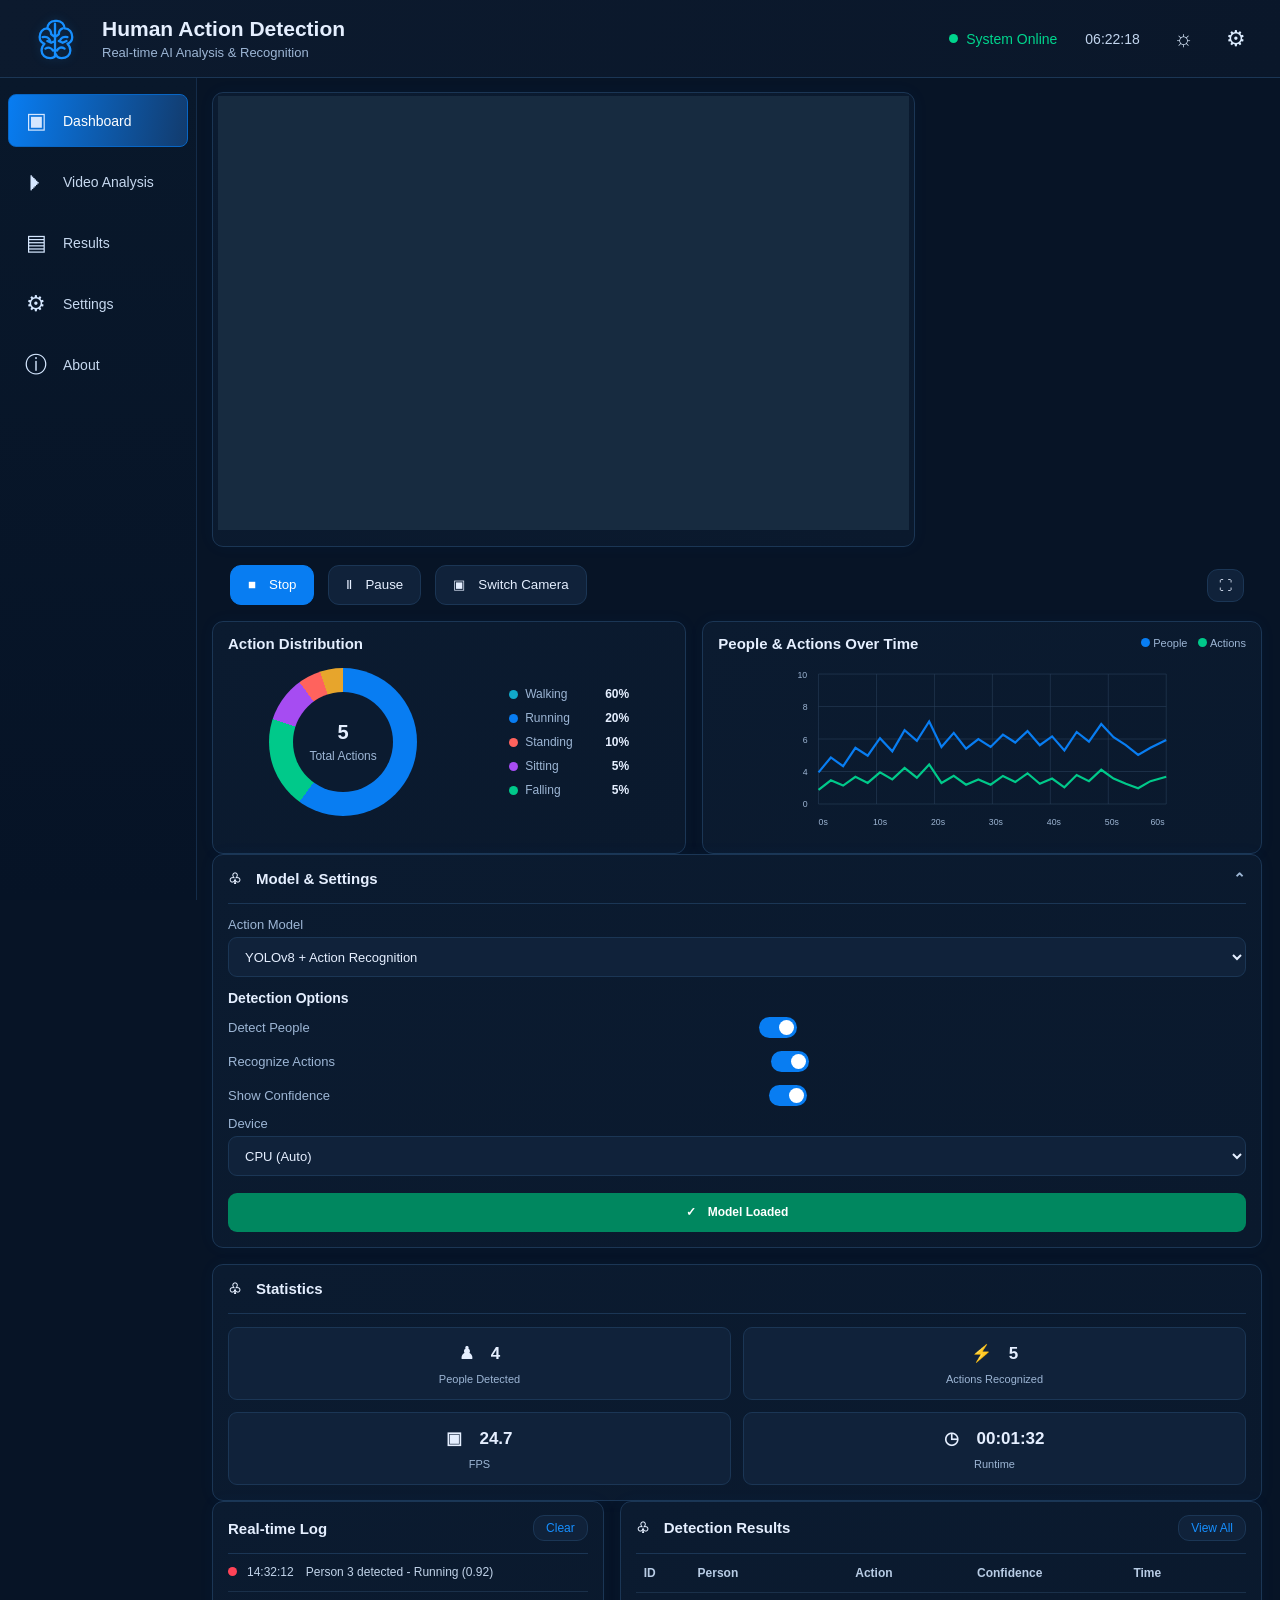
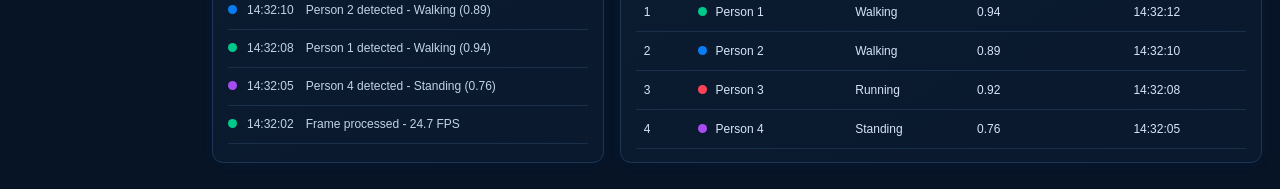
==== commit d0589b8f: "Replace demo scene with camera and video empty states" ====
--- a/Action-Recognition-UI/index.html
+++ b/Action-Recognition-UI/index.html
@@ -15,7 +15,7 @@
 </header>
 <aside class="sidebar" id="sidebar">
 <nav>
-<button class="nav active" data-nav="Live Detection"><span>▣</span>Live Detection</button>
+<button class="nav active" data-nav="Dashboard"><span>▣</span>Dashboard</button>
 <button class="nav" data-nav="Video Analysis"><span>⏵</span>Video Analysis</button>
 <button class="nav" data-nav="Results"><span>▤</span>Results</button>
 <button class="nav" data-nav="Settings"><span>⚙</span>Settings</button>
@@ -27,11 +27,20 @@
 <section class="center">
 <section class="panel video-panel">
  <div class="video" id="videoFrame">
-  <img id="previewImage" src="../Portfolio/Human-Action-Detection/src/assets/campus_scene.svg" alt="Example live detection scene">
   <video id="cameraVideo" autoplay muted playsinline hidden></video>
-  <div class="live"><i></i>LIVE</div><div class="fps">FPS: <b id="fpsValue">24.7</b></div>
-  <div class="person p1"><b>Person 1</b><span>Walking 0.94</span></div><div class="person p2"><b>Person 2</b><span>Walking 0.89</span></div><div class="person p3"><b>Person 3</b><span>Running 0.92</span></div><div class="person p4"><b>Person 4</b><span>Standing 0.76</span></div>
-  <div class="empty" id="empty" hidden>Camera is not active<br><small>Start the camera or choose a video file</small></div>
+  <div class="video-empty" id="videoEmpty">
+   <div class="camera-glyph" aria-hidden="true">⌁</div>
+   <p class="eyebrow" id="videoEyebrow">LIVE DETECTION</p>
+   <h2 id="videoTitle">Ready to monitor</h2>
+   <p class="video-help" id="videoHelp">Start your camera to begin real-time action recognition.</p>
+   <div class="empty-actions">
+    <button class="primary" id="openCameraBtn">◎　Open Camera</button>
+    <button id="chooseVideoBtn" hidden>↑　Upload Video</button>
+   </div>
+   <span class="privacy-note">Camera access starts only when you press the button</span>
+  </div>
+  <div class="live" id="liveBadge" hidden><i></i>LIVE</div><div class="fps" id="fpsBadge" hidden>FPS: <b id="fpsValue">0.0</b></div>
+ </div>
  </div>
  <div class="video-controls">
   <div><button class="primary" id="stopBtn">■　Stop</button><button id="pauseBtn">Ⅱ　Pause</button><button id="cameraBtn">▣　Switch Camera</button><input type="file" id="videoUpload" accept="video/*" hidden></div><button id="fullscreenBtn" class="square">⛶</button>
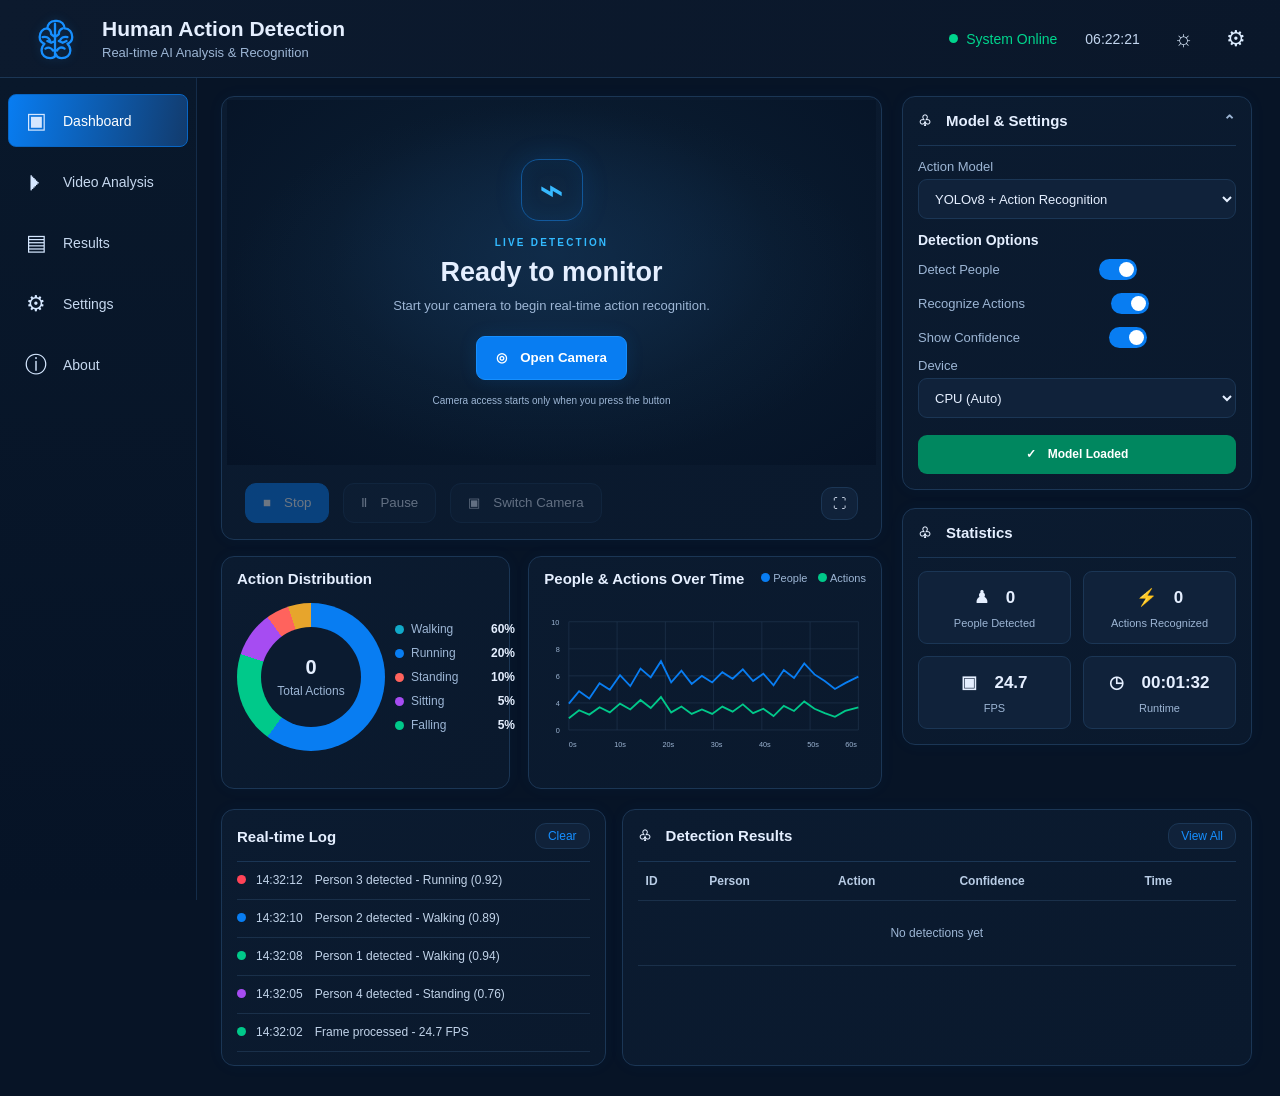
==== commit 357053e1: "Fix dashboard layout wrapper nesting" ====
--- a/Action-Recognition-UI/index.html
+++ b/Action-Recognition-UI/index.html
@@ -41,7 +41,6 @@
   </div>
   <div class="live" id="liveBadge" hidden><i></i>LIVE</div><div class="fps" id="fpsBadge" hidden>FPS: <b id="fpsValue">0.0</b></div>
  </div>
- </div>
  <div class="video-controls">
   <div><button class="primary" id="stopBtn">■　Stop</button><button id="pauseBtn">Ⅱ　Pause</button><button id="cameraBtn">▣　Switch Camera</button><input type="file" id="videoUpload" accept="video/*" hidden></div><button id="fullscreenBtn" class="square">⛶</button>
  </div>
--- a/Action-Recognition-UI/styles.css
+++ b/Action-Recognition-UI/styles.css
@@ -1 +1,112 @@
-:root{font-family:Inter,"Segoe UI",Arial,sans-serif;color-scheme:dark;--bg:#071426;--side:#08172a;--panel:#0b1b30;--panel2:#10223a;--border:#1b3655;--text:#e5efff;--muted:#9db6d5;--blue:#087df2;--cyan:#11a9c9;--green:#00c98a;--red:#ff4357;--purple:#a64cf2;--shadow:0 0 18px #0787ff0a}*{box-sizing:border-box}body{margin:0;background:var(--bg);color:var(--text);font-size:14px}.topbar{height:78px;position:fixed;z-index:5;inset:0 0 auto;display:flex;align-items:center;padding:0 28px;gap:20px;background:linear-gradient(110deg,#0c1a2e,#0a172a);border-bottom:1px solid var(--border)}.brand-icon{width:54px;height:54px;color:#168fff;display:grid;place-items:center}.brand-icon svg{width:46px;height:46px;fill:none;stroke:currentColor;stroke-width:2.4;stroke-linecap:round;stroke-linejoin:round;filter:drop-shadow(0 0 5px #168fff33)}.brand h1{font-size:21px;margin:0 0 4px;font-weight:700}.brand p{margin:0;color:var(--muted);font-size:13px}.top-spacer{flex:1}.online{color:#00d58d;display:flex;align-items:center;gap:8px}.online i,.live i{width:9px;height:9px;border-radius:50%;background:#00d58d;display:inline-block}.topbar time{color:#c2d5ee;font-variant-numeric:tabular-nums;margin:0 8px}.icon-btn{border:0;background:transparent;color:#dcecff;font-size:22px;cursor:pointer}.mobile-menu{display:none}.sidebar{position:fixed;top:78px;bottom:0;left:0;width:197px;background:linear-gradient(180deg,#09182b,#061326);border-right:1px solid #142c49;padding:16px 8px;z-index:4}.sidebar nav{display:grid;gap:8px}.nav{height:53px;border:1px solid transparent;border-radius:8px;background:transparent;color:#c6d8ef;text-align:left;padding:0 16px;display:flex;align-items:center;gap:16px;font-size:14px;cursor:pointer}.nav span{font-size:22px;width:22px;color:#d5e7ff;text-align:center}.nav.active{background:linear-gradient(100deg,#087df2,#123b6d);border-color:#0866c5;color:#fff}.main{margin-left:197px;padding:92px 18px 26px 15px;min-height:100vh}.layout{display:grid;grid-template-columns:minmax(0,1.73fr) minmax(300px,.816fr);gap:16px}.center{min-width:0}.panel{background:linear-gradient(145deg,var(--panel),#0a192d);border:1px solid var(--border);border-radius:11px;box-shadow:var(--shadow)}.video-panel{padding:3px 5px 16px}.video{height:auto;aspect-ratio:1.59;position:relative;overflow:hidden;background:#172b40}.video>img,.video>video{width:100%;height:100%;object-fit:cover;display:block}.live,.fps{position:absolute;top:12px;padding:5px 9px;border-radius:5px;background:#061426d9;color:#fff;font-size:12px}.live{left:12px;background:#f02643;font-weight:700}.live i{background:white;margin-right:5px;width:7px;height:7px}.fps{right:12px}.person{position:absolute;border:2px solid var(--person);width:14%;height:54%;top:28%;left:14%;color:#fff}.person b,.person span{position:absolute;left:-2px;top:-39px;white-space:nowrap;background:var(--person);padding:4px 6px;font-weight:500;font-size:13px}.person span{top:-19px}.p1{--person:#00d75b;left:14%;top:28%;height:68%}.p2{--person:#087df2;left:40%;top:31%;height:61%}.p3{--person:#ff344e;left:75%;top:28%;height:59%}.p4{--person:#a94ce9;left:57%;top:39%;width:7%;height:30%}.video-controls{display:flex;justify-content:space-between;align-items:center;padding:18px 18px 0}.video-controls>div{display:flex;gap:14px}.video-controls button,.log button,.results button{border:1px solid var(--border);border-radius:11px;background:var(--panel2);color:var(--text);padding:10px 17px;cursor:pointer}.video-controls .primary{background:#087df2;border-color:#087df2;color:white}.video-controls .square{padding:8px 11px}.charts{display:grid;grid-template-columns:1fr 1.18fr;gap:16px;margin-top:16px}.chart{padding:13px 15px 10px;min-width:0}.panel h2{font-size:15px;margin:0;font-weight:650}.distribution{display:flex;align-items:center;justify-content:space-around;gap:10px;min-height:180px}.donut{width:148px;height:148px;flex:0 0 148px;border-radius:50%;background:conic-gradient(#087df2 0 60%,#00c98a 60% 80%,#a64cf2 80% 90%,#ff635d 90% 95%,#e7a52c 95%)}.donut>div{margin:24px;width:100px;height:100px;background:var(--panel);border-radius:50%;display:flex;align-items:center;justify-content:center;flex-direction:column}.donut b{font-size:20px}.donut span{font-size:12px;color:var(--muted);margin-top:5px}.distribution ul{padding:0;margin:0;list-style:none;min-width:120px;color:var(--muted);font-size:12px}.distribution li{display:flex;align-items:center;gap:7px;margin:10px 0;white-space:nowrap}.distribution li b{margin-left:auto;color:var(--text)}.distribution li i,.chart h2 small i{width:9px;height:9px;border-radius:50%;display:inline-block}.cyan{background:#11a9c9}.blue{background:#087df2}.coral{background:#ff635d}.purple{background:#a64cf2}.green{background:#00c98a}.red{background:#ff4357}.timeline h2{display:flex;justify-content:space-between;align-items:center}.timeline h2 small{font-size:11px;color:var(--muted);font-weight:400}.timeline svg{width:100%;height:180px;margin-top:8px}.gridlines path{stroke:#29405b;stroke-width:1;fill:none;opacity:.65}.axis{fill:#9cb4d2;font-size:10px}.blue-line,.green-line{fill:none;stroke-width:2.5}.blue-line{stroke:#087df2}.green-line{stroke:#00c98a}.right{display:grid;align-content:start;gap:16px}.settings,.stats{padding:15px}.settings h2,.stats h2{border-bottom:1px solid var(--border);padding-bottom:14px;margin-bottom:13px}.settings h2 span{float:right;color:var(--muted)}.settings label{display:block;color:var(--muted);font-size:13px;margin:8px 0 5px}.settings select{width:100%;height:40px;background:var(--panel2);border:1px solid var(--border);border-radius:9px;color:var(--text);padding:0 12px;font-size:13px}.settings h3{font-size:14px;margin:13px 0 6px}.switch{display:flex!important;justify-content:space-between;align-items:center;height:26px}.switch input{appearance:none;width:38px;height:21px;background:#43556b;border-radius:20px;position:relative;margin:0;cursor:pointer}.switch input:checked{background:#087df2}.switch input:after{content:"";position:absolute;width:15px;height:15px;left:3px;top:3px;background:white;border-radius:50%;transition:.15s}.switch input:checked:after{left:20px}.loaded{margin-top:17px;text-align:center;padding:11px;background:#00875f;border-radius:9px;color:white;font-weight:600;font-size:12px}.stat-grid{display:grid;grid-template-columns:1fr 1fr;gap:12px}.stat-grid>div{background:var(--panel2);border:1px solid var(--border);border-radius:9px;padding:14px 10px;text-align:center}.stat-grid b{display:block;font-size:17px}.stat-grid small{display:block;color:var(--muted);font-size:11px;margin-top:8px}.bottom-grid{grid-column:1/-1;display:grid;grid-template-columns:.61fr 1fr;gap:16px;min-width:0}.log,.results{margin-top:0;padding:13px 15px;min-width:0}.log h2,.results h2{display:flex;justify-content:space-between;align-items:center;border-bottom:1px solid var(--border);padding-bottom:12px}.log button,.results button{font-size:12px;padding:5px 12px;color:#168fff}.log p{padding:10px 0;margin:0;border-bottom:1px solid #1a304a;color:#c1d3e9;font-size:12px}.log p i{width:9px;height:9px;border-radius:50%;display:inline-block;margin-right:10px}.table-wrap{overflow-x:auto}table{border-collapse:collapse;width:100%;font-size:12px;white-space:nowrap}th,td{text-align:left;padding:12px 8px;border-bottom:1px solid #1a304a}th{color:#b8cce5;font-weight:600}td{color:#d6e5f8}.empty{position:absolute;inset:0;display:grid;place-content:center;text-align:center;background:#071426dd;line-height:2}.empty[hidden]{display:none}.empty small{color:#adc2dc}.dot{display:inline-block;width:9px;height:9px;border-radius:50%;margin-right:9px}.dot.green{background:#00c98a}.dot.blue{background:#087df2}.dot.red{background:#ff4357}.dot.purple{background:#a64cf2}.dot.cyan{background:#11a9c9}button:focus-visible,select:focus-visible{outline:2px solid #24a0ff;outline-offset:2px}html[data-theme=light]{color-scheme:light;--bg:#edf3fa;--side:#f5f8fc;--panel:#fff;--panel2:#f0f5fb;--border:#d3dfed;--text:#19314d;--muted:#607995;--shadow:0 3px 16px #234a7210}html[data-theme=light] .topbar{background:#fff}html[data-theme=light] .sidebar{background:#f5f8fc}html[data-theme=light] .main{background:#edf3fa}html[data-theme=light] .panel{background:linear-gradient(145deg,#fff,#f8fbff)}html[data-theme=light] .nav{color:#405a76}html[data-theme=light] .nav.active{color:#fff}html[data-theme=light] .nav span{color:#58718d}html[data-theme=light] .video-controls button:not(.primary){color:#24415f}html[data-theme=light] .donut>div{background:#fff}html[data-theme=light] th,html[data-theme=light] td{border-color:#e2eaf3;color:#27425f}html[data-theme=light] th{color:#304e6d}html[data-theme=light] .topbar time{color:#49627e}html[data-theme=light] .icon-btn{color:#49627e}html[data-theme=light] .log p{border-color:#e2eaf3;color:#405a76}@media(max-width:1050px){.layout{grid-template-columns:minmax(0,1fr) 290px}.charts{grid-template-columns:1fr}.distribution{min-height:160px}.timeline svg{height:165px}}@media(max-width:760px){.topbar{height:66px;padding:0 12px;gap:10px}.brand-icon{width:36px;height:40px;font-size:34px}.brand h1{font-size:16px}.brand p{font-size:10px}.online,.topbar time,.gear{display:none}.mobile-menu{display:block}.sidebar{top:66px;left:-210px;width:200px;transition:left .2s;box-shadow:10px 0 30px #0003}.sidebar.open{left:0}.main{margin:0;padding:78px 10px 18px}.layout{display:flex;flex-direction:column;gap:12px}.center,.right{width:100%}.video-panel{padding:4px 4px 10px}.video{aspect-ratio:1.25}.video-controls{padding:10px 5px 0;gap:6px}.video-controls>div{gap:5px;flex-wrap:wrap}.video-controls button{font-size:11px;padding:9px 9px}.charts{grid-template-columns:1fr;gap:12px;margin-top:12px}.chart{padding:12px}.distribution{min-height:160px}.right{gap:12px}.settings,.stats{padding:13px}.bottom-grid{grid-template-columns:1fr;gap:12px}.log,.results{margin-top:0;padding:12px;grid-column:auto}.timeline svg{height:170px}.stat-grid{gap:8px}.stat-grid>div{padding:12px 6px}.person b,.person span{font-size:10px}.person b{top:-30px}.person span{top:-13px}.p4{display:none}}@media(max-width:390px){.brand h1{font-size:14px}.video{aspect-ratio:1.12}.video-controls button{padding:8px 7px}.distribution{gap:4px}.donut{width:126px;height:126px;flex-basis:126px}.donut>div{width:86px;height:86px;margin:20px}.distribution ul{font-size:11px;min-width:105px}.stat-grid b{font-size:15px}}+:root{font-family:Inter,"Segoe UI",Arial,sans-serif;color-scheme:dark;--bg:#071426;--side:#08172a;--panel:#0b1b30;--panel2:#10223a;--border:#1b3655;--text:#e5efff;--muted:#9db6d5;--blue:#087df2;--cyan:#11a9c9;--green:#00c98a;--red:#ff4357;--purple:#a64cf2;--shadow:0 0 18px #0787ff0a}*{box-sizing:border-box}body{margin:0;background:var(--bg);color:var(--text);font-size:14px}.topbar{height:78px;position:fixed;z-index:5;inset:0 0 auto;display:flex;align-items:center;padding:0 28px;gap:20px;background:linear-gradient(110deg,#0c1a2e,#0a172a);border-bottom:1px solid var(--border)}.brand-icon{width:54px;height:54px;color:#168fff;display:grid;place-items:center}.brand-icon svg{width:46px;height:46px;fill:none;stroke:currentColor;stroke-width:2.4;stroke-linecap:round;stroke-linejoin:round;filter:drop-shadow(0 0 5px #168fff33)}.brand h1{font-size:21px;margin:0 0 4px;font-weight:700}.brand p{margin:0;color:var(--muted);font-size:13px}.top-spacer{flex:1}.online{color:#00d58d;display:flex;align-items:center;gap:8px}.online i,.live i{width:9px;height:9px;border-radius:50%;background:#00d58d;display:inline-block}.topbar time{color:#c2d5ee;font-variant-numeric:tabular-nums;margin:0 8px}.icon-btn{border:0;background:transparent;color:#dcecff;font-size:22px;cursor:pointer}.mobile-menu{display:none}.sidebar{position:fixed;top:78px;bottom:0;left:0;width:197px;background:linear-gradient(180deg,#09182b,#061326);border-right:1px solid #142c49;padding:16px 8px;z-index:4}.sidebar nav{display:grid;gap:8px}.nav{height:53px;border:1px solid transparent;border-radius:8px;background:transparent;color:#c6d8ef;text-align:left;padding:0 16px;display:flex;align-items:center;gap:16px;font-size:14px;cursor:pointer}.nav span{font-size:22px;width:22px;color:#d5e7ff;text-align:center}.nav.active{background:linear-gradient(100deg,#087df2,#123b6d);border-color:#0866c5;color:#fff}.main{margin-left:197px;padding:92px 18px 26px 15px;min-height:100vh}.layout{display:grid;grid-template-columns:minmax(0,1.73fr) minmax(300px,.816fr);gap:16px}.center{min-width:0}.panel{background:linear-gradient(145deg,var(--panel),#0a192d);border:1px solid var(--border);border-radius:11px;box-shadow:var(--shadow)}.video-panel{padding:3px 5px 16px}.video{height:auto;aspect-ratio:1.59;position:relative;overflow:hidden;background:#172b40}.video>img,.video>video{width:100%;height:100%;object-fit:cover;display:block}.live,.fps{position:absolute;top:12px;padding:5px 9px;border-radius:5px;background:#061426d9;color:#fff;font-size:12px}.live{left:12px;background:#f02643;font-weight:700}.live i{background:white;margin-right:5px;width:7px;height:7px}.fps{right:12px}.person{position:absolute;border:2px solid var(--person);width:14%;height:54%;top:28%;left:14%;color:#fff}.person b,.person span{position:absolute;left:-2px;top:-39px;white-space:nowrap;background:var(--person);padding:4px 6px;font-weight:500;font-size:13px}.person span{top:-19px}.p1{--person:#00d75b;left:14%;top:28%;height:68%}.p2{--person:#087df2;left:40%;top:31%;height:61%}.p3{--person:#ff344e;left:75%;top:28%;height:59%}.p4{--person:#a94ce9;left:57%;top:39%;width:7%;height:30%}.video-controls{display:flex;justify-content:space-between;align-items:center;padding:18px 18px 0}.video-controls>div{display:flex;gap:14px}.video-controls button,.log button,.results button{border:1px solid var(--border);border-radius:11px;background:var(--panel2);color:var(--text);padding:10px 17px;cursor:pointer}.video-controls .primary{background:#087df2;border-color:#087df2;color:white}.video-controls .square{padding:8px 11px}.charts{display:grid;grid-template-columns:1fr 1.18fr;gap:16px;margin-top:16px}.chart{padding:13px 15px 10px;min-width:0}.panel h2{font-size:15px;margin:0;font-weight:650}.distribution{display:flex;align-items:center;justify-content:space-around;gap:10px;min-height:180px}.donut{width:148px;height:148px;flex:0 0 148px;border-radius:50%;background:conic-gradient(#087df2 0 60%,#00c98a 60% 80%,#a64cf2 80% 90%,#ff635d 90% 95%,#e7a52c 95%)}.donut>div{margin:24px;width:100px;height:100px;background:var(--panel);border-radius:50%;display:flex;align-items:center;justify-content:center;flex-direction:column}.donut b{font-size:20px}.donut span{font-size:12px;color:var(--muted);margin-top:5px}.distribution ul{padding:0;margin:0;list-style:none;min-width:120px;color:var(--muted);font-size:12px}.distribution li{display:flex;align-items:center;gap:7px;margin:10px 0;white-space:nowrap}.distribution li b{margin-left:auto;color:var(--text)}.distribution li i,.chart h2 small i{width:9px;height:9px;border-radius:50%;display:inline-block}.cyan{background:#11a9c9}.blue{background:#087df2}.coral{background:#ff635d}.purple{background:#a64cf2}.green{background:#00c98a}.red{background:#ff4357}.timeline h2{display:flex;justify-content:space-between;align-items:center}.timeline h2 small{font-size:11px;color:var(--muted);font-weight:400}.timeline svg{width:100%;height:180px;margin-top:8px}.gridlines path{stroke:#29405b;stroke-width:1;fill:none;opacity:.65}.axis{fill:#9cb4d2;font-size:10px}.blue-line,.green-line{fill:none;stroke-width:2.5}.blue-line{stroke:#087df2}.green-line{stroke:#00c98a}.right{display:grid;align-content:start;gap:16px}.settings,.stats{padding:15px}.settings h2,.stats h2{border-bottom:1px solid var(--border);padding-bottom:14px;margin-bottom:13px}.settings h2 span{float:right;color:var(--muted)}.settings label{display:block;color:var(--muted);font-size:13px;margin:8px 0 5px}.settings select{width:100%;height:40px;background:var(--panel2);border:1px solid var(--border);border-radius:9px;color:var(--text);padding:0 12px;font-size:13px}.settings h3{font-size:14px;margin:13px 0 6px}.switch{display:flex!important;justify-content:space-between;align-items:center;height:26px}.switch input{appearance:none;width:38px;height:21px;background:#43556b;border-radius:20px;position:relative;margin:0;cursor:pointer}.switch input:checked{background:#087df2}.switch input:after{content:"";position:absolute;width:15px;height:15px;left:3px;top:3px;background:white;border-radius:50%;transition:.15s}.switch input:checked:after{left:20px}.loaded{margin-top:17px;text-align:center;padding:11px;background:#00875f;border-radius:9px;color:white;font-weight:600;font-size:12px}.stat-grid{display:grid;grid-template-columns:1fr 1fr;gap:12px}.stat-grid>div{background:var(--panel2);border:1px solid var(--border);border-radius:9px;padding:14px 10px;text-align:center}.stat-grid b{display:block;font-size:17px}.stat-grid small{display:block;color:var(--muted);font-size:11px;margin-top:8px}.bottom-grid{grid-column:1/-1;display:grid;grid-template-columns:.61fr 1fr;gap:16px;min-width:0}.log,.results{margin-top:0;padding:13px 15px;min-width:0}.log h2,.results h2{display:flex;justify-content:space-between;align-items:center;border-bottom:1px solid var(--border);padding-bottom:12px}.log button,.results button{font-size:12px;padding:5px 12px;color:#168fff}.log p{padding:10px 0;margin:0;border-bottom:1px solid #1a304a;color:#c1d3e9;font-size:12px}.log p i{width:9px;height:9px;border-radius:50%;display:inline-block;margin-right:10px}.table-wrap{overflow-x:auto}table{border-collapse:collapse;width:100%;font-size:12px;white-space:nowrap}th,td{text-align:left;padding:12px 8px;border-bottom:1px solid #1a304a}th{color:#b8cce5;font-weight:600}td{color:#d6e5f8}.empty{position:absolute;inset:0;display:grid;place-content:center;text-align:center;background:#071426dd;line-height:2}.empty[hidden]{display:none}.empty small{color:#adc2dc}.dot{display:inline-block;width:9px;height:9px;border-radius:50%;margin-right:9px}.dot.green{background:#00c98a}.dot.blue{background:#087df2}.dot.red{background:#ff4357}.dot.purple{background:#a64cf2}.dot.cyan{background:#11a9c9}button:focus-visible,select:focus-visible{outline:2px solid #24a0ff;outline-offset:2px}html[data-theme=light]{color-scheme:light;--bg:#edf3fa;--side:#f5f8fc;--panel:#fff;--panel2:#f0f5fb;--border:#d3dfed;--text:#19314d;--muted:#607995;--shadow:0 3px 16px #234a7210}html[data-theme=light] .topbar{background:#fff}html[data-theme=light] .sidebar{background:#f5f8fc}html[data-theme=light] .main{background:#edf3fa}html[data-theme=light] .panel{background:linear-gradient(145deg,#fff,#f8fbff)}html[data-theme=light] .nav{color:#405a76}html[data-theme=light] .nav.active{color:#fff}html[data-theme=light] .nav span{color:#58718d}html[data-theme=light] .video-controls button:not(.primary){color:#24415f}html[data-theme=light] .donut>div{background:#fff}html[data-theme=light] th,html[data-theme=light] td{border-color:#e2eaf3;color:#27425f}html[data-theme=light] th{color:#304e6d}html[data-theme=light] .topbar time{color:#49627e}html[data-theme=light] .icon-btn{color:#49627e}html[data-theme=light] .log p{border-color:#e2eaf3;color:#405a76}@media(max-width:1050px){.layout{grid-template-columns:minmax(0,1fr) 290px}.charts{grid-template-columns:1fr}.distribution{min-height:160px}.timeline svg{height:165px}}@media(max-width:760px){.topbar{height:66px;padding:0 12px;gap:10px}.brand-icon{width:36px;height:40px;font-size:34px}.brand h1{font-size:16px}.brand p{font-size:10px}.online,.topbar time,.gear{display:none}.mobile-menu{display:block}.sidebar{top:66px;left:-210px;width:200px;transition:left .2s;box-shadow:10px 0 30px #0003}.sidebar.open{left:0}.main{margin:0;padding:78px 10px 18px}.layout{display:flex;flex-direction:column;gap:12px}.center,.right{width:100%}.video-panel{padding:4px 4px 10px}.video{aspect-ratio:1.25}.video-controls{padding:10px 5px 0;gap:6px}.video-controls>div{gap:5px;flex-wrap:wrap}.video-controls button{font-size:11px;padding:9px 9px}.charts{grid-template-columns:1fr;gap:12px;margin-top:12px}.chart{padding:12px}.distribution{min-height:160px}.right{gap:12px}.settings,.stats{padding:13px}.bottom-grid{grid-template-columns:1fr;gap:12px}.log,.results{margin-top:0;padding:12px;grid-column:auto}.timeline svg{height:170px}.stat-grid{gap:8px}.stat-grid>div{padding:12px 6px}.person b,.person span{font-size:10px}.person b{top:-30px}.person span{top:-13px}.p4{display:none}}@media(max-width:390px){.brand h1{font-size:14px}.video{aspect-ratio:1.12}.video-controls button{padding:8px 7px}.distribution{gap:4px}.donut{width:126px;height:126px;flex-basis:126px}.donut>div{width:86px;height:86px;margin:20px}.distribution ul{font-size:11px;min-width:105px}.stat-grid b{font-size:15px}}
+/* Empty media stage: camera and upload are explicit user actions. */
+.video{background:radial-gradient(ellipse at 50% 42%,#102c4a 0%,#091a2e 48%,#061326 100%);display:grid;place-items:center}
+.video-empty{position:absolute;inset:0;display:flex;flex-direction:column;align-items:center;justify-content:center;text-align:center;padding:22px;background:radial-gradient(ellipse at center,#102b48aa,transparent 70%)}
+.video-empty[hidden]{display:none}
+.camera-glyph{width:62px;height:62px;border:1px solid #168fff77;border-radius:18px;display:grid;place-items:center;color:#37b9ff;font-size:42px;line-height:1;box-shadow:0 0 28px #0787ff22,inset 0 0 20px #0787ff12;margin-bottom:16px}
+.eyebrow{font-size:10px;letter-spacing:2.2px;color:#32baff;font-weight:700;margin:0 0 9px}
+.video-empty h2{font-size:clamp(19px,2.2vw,27px);margin:0 0 8px;color:var(--text)}
+.video-help{font-size:13px;color:var(--muted);max-width:360px;line-height:1.6;margin:0 0 20px}
+.empty-actions{display:flex;gap:10px;justify-content:center;flex-wrap:wrap}
+.empty-actions button{border:1px solid #168fff88;border-radius:9px;background:#0b2b4b;color:#e8f5ff;padding:12px 19px;font-weight:650;cursor:pointer;box-shadow:0 0 18px #0787ff20}
+.empty-actions button.primary{background:#087df2;border-color:#168fff;color:white}
+.privacy-note{font-size:10px;color:var(--muted);margin-top:15px}
+.video-controls button:disabled{opacity:.4;cursor:not-allowed}
+.no-data{text-align:center;color:var(--muted);padding:25px}
+html[data-theme=light] .video{background:radial-gradient(ellipse at 50% 42%,#e4f2ff 0%,#dceafa 48%,#cfdeef 100%)}
+html[data-theme=light] .camera-glyph{color:#087df2;border-color:#087df266}
+html[data-theme=light] .empty-actions button{background:#e8f3ff;color:#17456f}
+html[data-theme=light] .empty-actions button.primary{background:#087df2;color:white}
+@media(max-width:760px){.video{aspect-ratio:1.25}.video-empty{padding:14px}.camera-glyph{width:52px;height:52px;font-size:34px;margin-bottom:12px}.video-help{font-size:12px;margin-bottom:15px}.empty-actions button{padding:11px 14px;font-size:12px}}
+
+
+/* Responsive layout refinement: balanced desktop canvas and compact mobile dashboard */
+@media (min-width: 761px) {
+  .main { padding: 96px 28px 30px 24px; }
+  .layout { grid-template-columns: minmax(0, 1fr) 350px; gap: 20px; }
+  .video { aspect-ratio: 16 / 9; }
+  .charts { grid-template-columns: minmax(0, .9fr) minmax(0, 1.1fr); gap: 18px; }
+  .right { gap: 18px; }
+  .panel { border-radius: 13px; }
+}
+@media (min-width: 1450px) {
+  .layout { grid-template-columns: minmax(0, 1fr) 380px; gap: 24px; }
+  .main { padding-left: 32px; padding-right: 36px; }
+  .video-panel { padding: 8px 8px 18px; }
+  .charts { gap: 20px; margin-top: 20px; }
+}
+@media (max-width: 760px) {
+  .main { padding: 76px 10px 14px; }
+  .layout { display: grid; grid-template-columns: minmax(0, 1fr) minmax(0, 1fr); gap: 10px; }
+  .center, .right { display: contents; }
+  .video-panel { grid-column: 1 / -1; grid-row: 1; }
+  .video { aspect-ratio: 16 / 9; }
+  .stats { grid-column: 1 / -1; grid-row: 2; padding: 10px; }
+  .stats h2 { padding-bottom: 8px; margin-bottom: 8px; }
+  .stat-grid { grid-template-columns: repeat(4, minmax(0, 1fr)); gap: 6px; }
+  .stat-grid > div { padding: 9px 4px; min-width: 0; }
+  .stat-grid b { font-size: 14px; white-space: nowrap; }
+  .stat-grid small { font-size: 9px; line-height: 1.2; margin-top: 5px; }
+  .charts { grid-column: 1 / -1; grid-template-columns: minmax(0, .92fr) minmax(0, 1.08fr); gap: 8px; margin-top: 0; }
+  .chart { padding: 10px 8px; min-width: 0; overflow: hidden; }
+  .panel h2 { font-size: 12px; }
+  .distribution { min-height: 112px; gap: 4px; justify-content: center; }
+  .donut { width: 88px; height: 88px; flex: 0 0 88px; }
+  .donut > div { width: 60px; height: 60px; margin: 14px; }
+  .donut b { font-size: 15px; }
+  .donut span { font-size: 8px; text-align: center; }
+  .distribution ul { min-width: 0; font-size: 9px; }
+  .distribution li { gap: 4px; margin: 6px 0; white-space: normal; }
+  .distribution li i { width: 6px; height: 6px; flex: 0 0 6px; }
+  .distribution li b { margin-left: auto; }
+  .timeline h2 { display: block; line-height: 1.4; }
+  .timeline h2 small { display: block; margin-top: 3px; font-size: 8px; }
+  .timeline svg { height: 112px; margin-top: 4px; }
+  .settings { grid-column: 1 / -1; padding: 10px; }
+  .settings h2 { padding-bottom: 8px; margin-bottom: 7px; }
+  .settings label { display: inline-flex; align-items: center; justify-content: space-between; width: calc(50% - 6px); margin: 5px 3px; font-size: 11px; }
+  .settings h3 { margin: 7px 0 3px; font-size: 12px; }
+  .settings select { height: 34px; font-size: 11px; }
+  .loaded { margin-top: 8px; padding: 7px; }
+  .bottom-grid { grid-column: 1 / -1; grid-template-columns: minmax(0, 1fr) minmax(0, 1fr); gap: 8px; }
+  .log, .results { padding: 10px 8px; min-width: 0; }
+  .log p { padding: 7px 0; font-size: 9px; line-height: 1.35; }
+  .log button, .results button { font-size: 9px; padding: 4px 7px; }
+  table { font-size: 9px; }
+  th, td { padding: 8px 5px; }
+  .video-controls { padding: 8px 4px 0; }
+  .video-controls button { padding: 8px 7px; font-size: 10px; }
+  .empty-actions button { padding: 9px 12px; }
+  .camera-glyph { width: 42px; height: 42px; font-size: 28px; margin-bottom: 7px; }
+  .video-empty h2 { font-size: 17px; margin-bottom: 4px; }
+  .video-help { font-size: 10px; margin-bottom: 9px; }
+  .privacy-note { margin-top: 8px; font-size: 8px; }
+}
+@media (max-width: 390px) {
+  .layout { gap: 8px; }
+  .stat-grid small { font-size: 8px; }
+  .donut { width: 78px; height: 78px; flex-basis: 78px; }
+  .donut > div { width: 54px; height: 54px; margin: 12px; }
+  .distribution ul { font-size: 8px; }
+  .timeline svg { height: 100px; }
+  .video-controls button { padding: 7px 5px; font-size: 9px; }
+}
+
+
+/* Explicit desktop grid placement keeps the settings rail beside the media stage */
+@media (min-width: 761px) {
+  .layout {
+    display: grid !important;
+    width: 100%;
+    grid-template-columns: minmax(0, 1fr) 350px !important;
+    grid-template-rows: auto auto;
+    align-items: start;
+  }
+  .center { grid-column: 1; grid-row: 1; min-width: 0; }
+  .right { grid-column: 2; grid-row: 1; min-width: 0; }
+  .bottom-grid { grid-column: 1 / -1; grid-row: 2; }
+  .video-panel, .charts { width: 100%; }
+}
+@media (min-width: 1450px) {
+  .layout { grid-template-columns: minmax(0, 1fr) 380px !important; }
+}
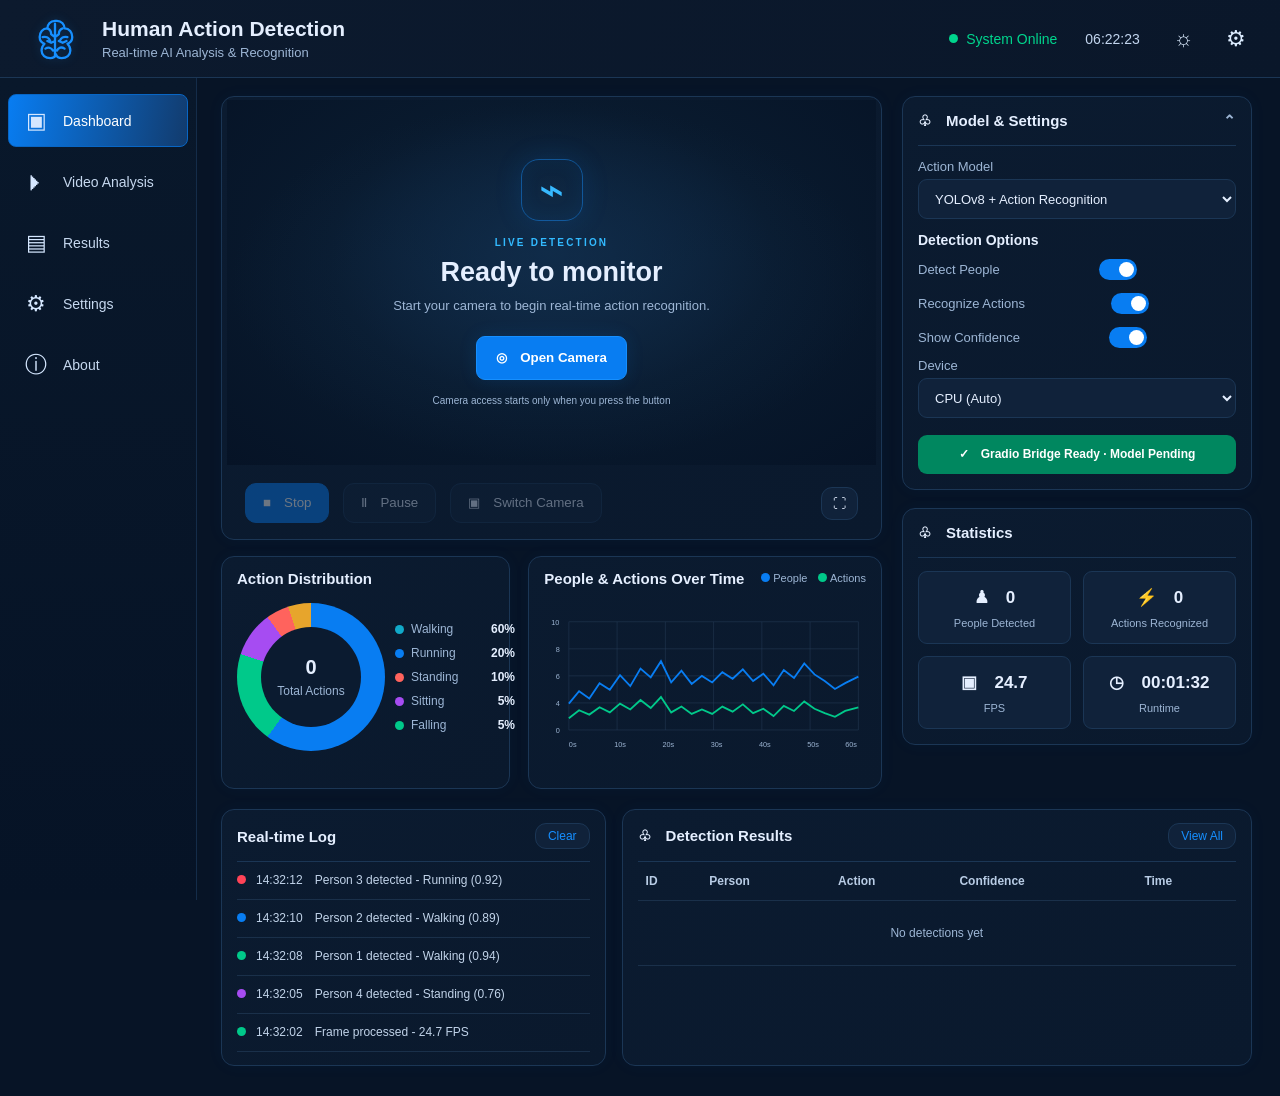
==== commit bf196a80: "Show Gradio bridge status in dashboard" ====
--- a/Action-Recognition-UI/index.html
+++ b/Action-Recognition-UI/index.html
@@ -51,7 +51,7 @@
 </div>
 </section>
 <aside class="right">
-<section class="panel settings"><h2>♧　Model &amp; Settings <span>⌃</span></h2><label>Action Model</label><select id="modelSelect"><option>YOLOv8 + Action Recognition</option><option>YOLO Pose + ST-GCN++</option><option>Custom Action Model</option></select><h3>Detection Options</h3><label class="switch">Detect People <input type="checkbox" checked data-setting="detectPeople"><i></i></label><label class="switch">Recognize Actions <input type="checkbox" checked data-setting="recognizeActions"><i></i></label><label class="switch">Show Confidence <input type="checkbox" checked data-setting="showConfidence"><i></i></label><label>Device</label><select id="deviceSelect"><option>CPU (Auto)</option><option>CUDA</option></select><div class="loaded">✓　Model Loaded</div></section>
+<section class="panel settings"><h2>♧　Model &amp; Settings <span>⌃</span></h2><label>Action Model</label><select id="modelSelect"><option>YOLOv8 + Action Recognition</option><option>YOLO Pose + ST-GCN++</option><option>Custom Action Model</option></select><h3>Detection Options</h3><label class="switch">Detect People <input type="checkbox" checked data-setting="detectPeople"><i></i></label><label class="switch">Recognize Actions <input type="checkbox" checked data-setting="recognizeActions"><i></i></label><label class="switch">Show Confidence <input type="checkbox" checked data-setting="showConfidence"><i></i></label><label>Device</label><select id="deviceSelect"><option>CPU (Auto)</option><option>CUDA</option></select><div class="loaded">✓　Gradio Bridge Ready · Model Pending</div></section>
 <section class="panel stats"><h2>♧　Statistics</h2><div class="stat-grid"><div><b>♟　<span id="peopleCount">4</span></b><small>People Detected</small></div><div><b>⚡　<span id="actionCount">5</span></b><small>Actions Recognized</small></div><div><b>▣　<span id="statFps">24.7</span></b><small>FPS</small></div><div><b>◷　00:01:32</b><small>Runtime</small></div></div></section>
 </aside>
 <div class="bottom-grid">
